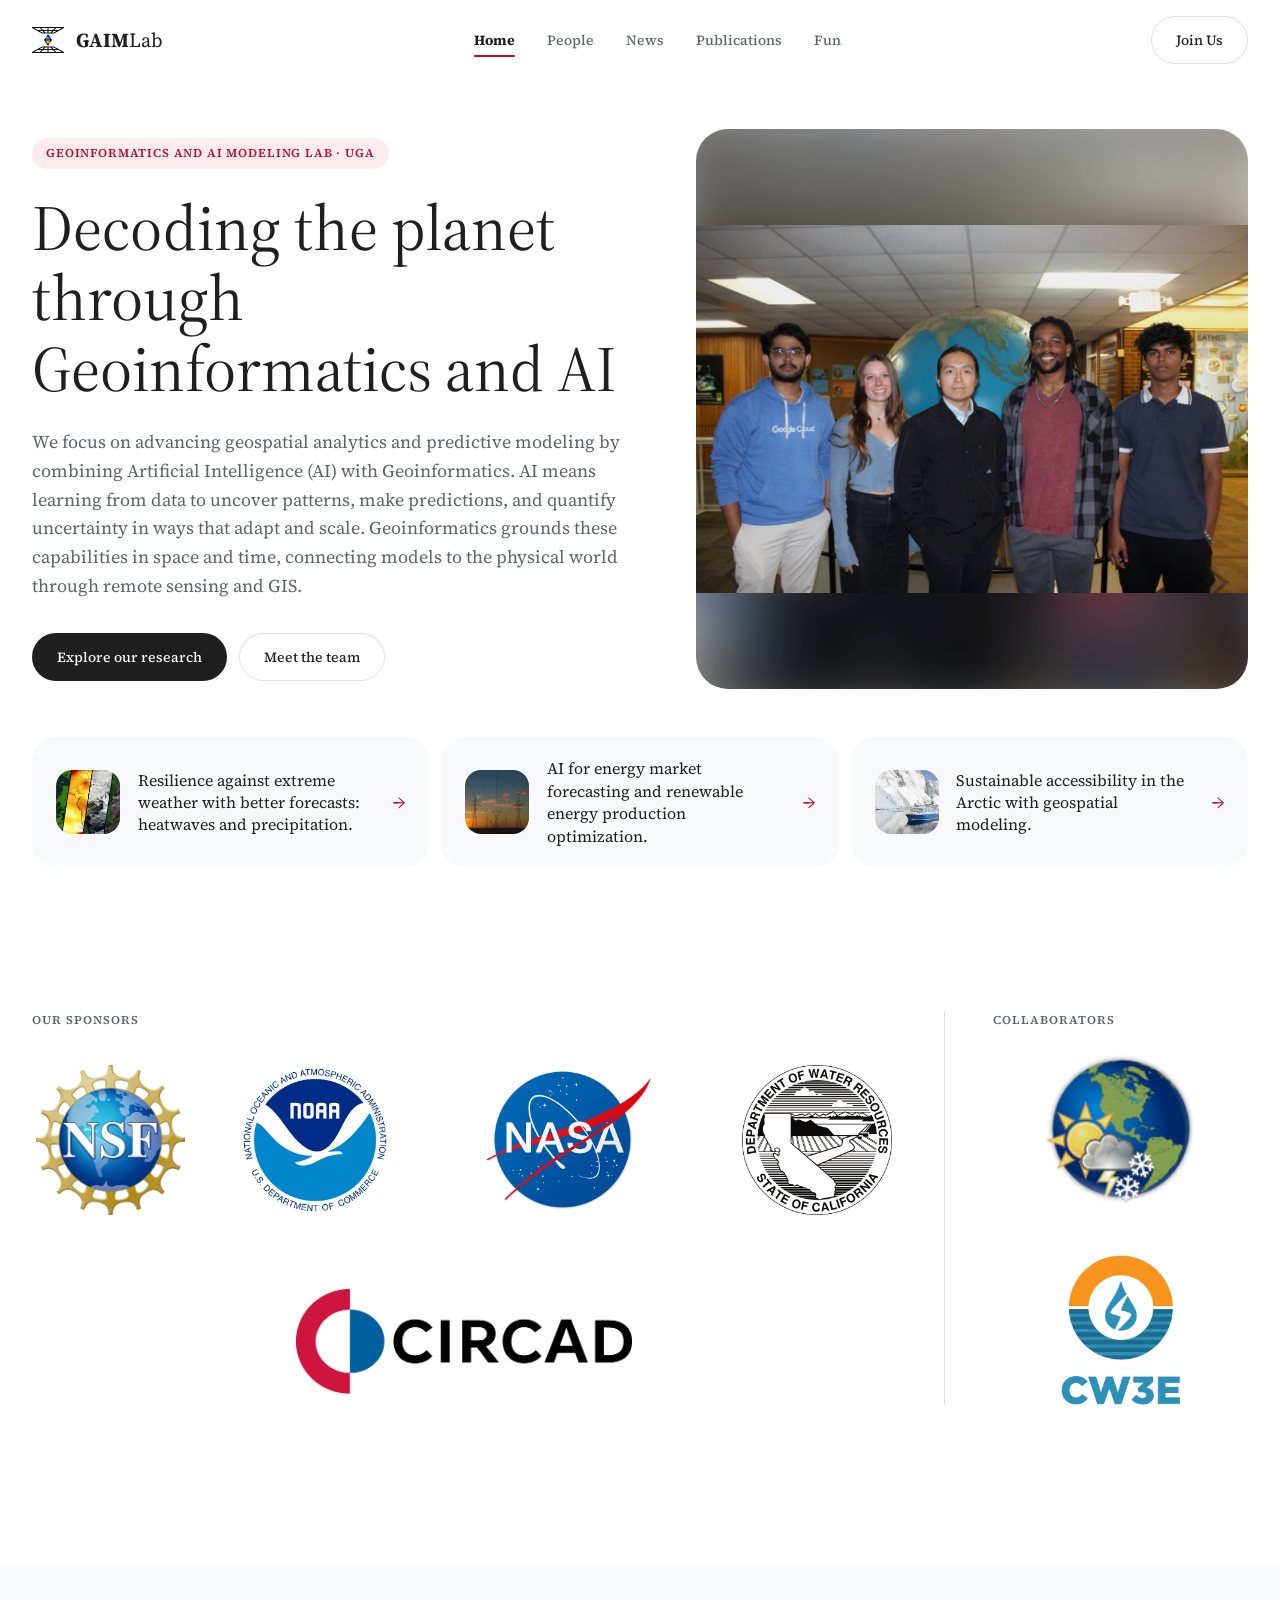
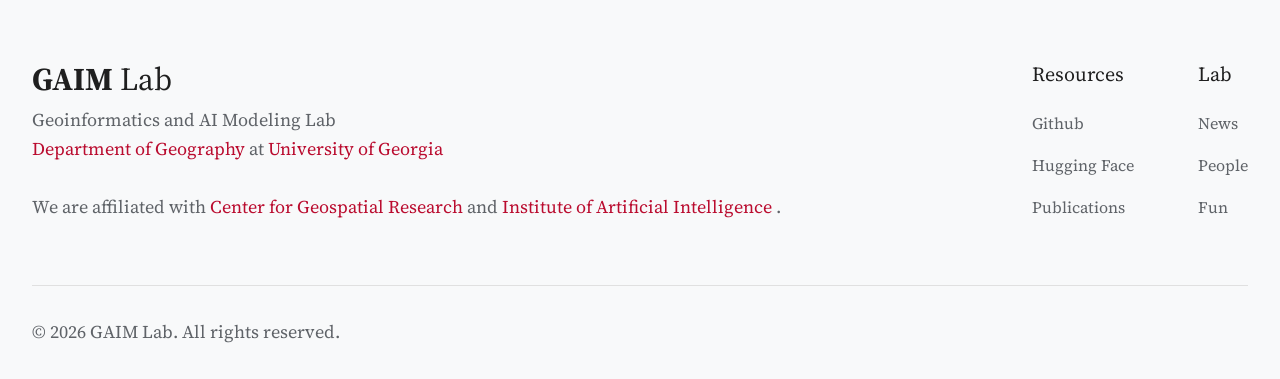
==== index.html @ 6d1592aa "menu bar and news re org" ====
<!DOCTYPE html>
<html lang="en">

<head>
    <meta charset="UTF-8">
    <meta name="viewport" content="width=device-width, initial-scale=1.0">
    <title>GAIM Lab</title>
    <link rel="preconnect" href="https://fonts.googleapis.com">
    <link rel="preconnect" href="https://fonts.gstatic.com" crossorigin>
    <link href="https://fonts.googleapis.com/css2?family=Source+Serif+4:opsz,wght@8..60,400..700&display=swap" rel="stylesheet">
    <link rel="stylesheet" href="css/style.css">
    <link rel="icon" type="image/png" href="assets/lab_logo.png">
</head>

<body>

    <!-- Navigation -->
    <div id="navbar-placeholder"></div>

    <main>
        <!-- Hero Section -->
        <section class="hero hero-1a">
            <div class="hero-1a-grid">
                <div class="hero-1a-copy">
                    <span class="hero-eyebrow">Geoinformatics and AI Modeling Lab · UGA</span>
                    <h1>Decoding the planet through Geoinformatics and AI</h1>
                    <p class="hero-lede">We focus on advancing geospatial analytics and predictive 
                        modeling by combining Artificial Intelligence (AI) with Geoinformatics. AI means 
                        learning from data to uncover patterns, make predictions, and quantify uncertainty 
                        in ways that adapt and scale. Geoinformatics grounds these capabilities in space and time, 
                        connecting models to the physical world through remote sensing and GIS.</p>
                    <div class="hero-actions">
                        <a href="/publications/" class="btn btn-primary">Explore our research</a>
                        <a href="/people/" class="btn btn-outline">Meet the team</a>
                    </div>
                </div>
                <div class="hero-media" id="hero-media">
                    <!-- Mirrors the markup renderHeroSlides() builds, so the placeholder
                         and the loaded slides render identically (no cropped flash). -->
                    <div class="hero-slides">
                        <div class="hero-slide">
                            <img class="hero-slide-bg" src="assets/people/lab_202510.jpeg" alt="" aria-hidden="true">
                            <img class="hero-slide-img" src="assets/people/lab_202510.jpeg" alt="GAIM lab members">
                        </div>
                    </div>
                </div>
            </div>
            <div class="research-row">
                <a class="research-card" href="https://journals.ametsoc.org/view/journals/mwre/151/6/MWR-D-22-0268.1.xml" target="_blank" rel="noopener">
                    <span class="research-thumb"><img src="assets/research/extreme.jpg" alt=""></span>
                    <p>Resilience against extreme weather with better forecasts: heatwaves and precipitation.</p>
                    <span class="research-arrow">&rarr;</span>
                </a>
                <a class="research-card" href="https://www.sciencedirect.com/science/article/pii/S2352340922000361" target="_blank" rel="noopener">
                    <span class="research-thumb"><img src="assets/research/energy.jpg" alt=""></span>
                    <p>AI for energy market forecasting and renewable energy production optimization.</p>
                    <span class="research-arrow">&rarr;</span>
                </a>
                <a class="research-card" href="https://www.tandfonline.com/doi/full/10.1080/19475683.2024.2380678" target="_blank" rel="noopener">
                    <span class="research-thumb"><img src="assets/research/arctic.jpg" alt=""></span>
                    <p>Sustainable accessibility in the Arctic with geospatial modeling.</p>
                    <span class="research-arrow">&rarr;</span>
                </a>
            </div>
        </section>

        <section class="partners">
            <div class="partners-layout">
                <div class="partners-block partners-sponsors">
                    <span class="partners-label">Our Sponsors</span>
                    <div class="partners-logos sponsors-logos">
                        <div class="partner-tile"><img src="assets/sponsors/NSF.png" alt="NSF"></div>
                        <div class="partner-tile"><img src="assets/sponsors/NOAA.png" alt="NOAA"></div>
                        <div class="partner-tile"><img src="assets/sponsors/NASA.png" alt="NASA"></div>
                        <div class="partner-tile"><img src="assets/sponsors/CADWR.png" alt="California Department of Water Resources"></div>
                        <div class="partner-tile partner-tile-sm"><a href="https://circad.org/" target="_blank" rel="noopener"><img src="assets/sponsors/CIRCAD.png" alt="Center for Innovation in Risk, Catastrophes, and Decisions"></a></div>
                    </div>
                </div>
                <div class="partners-block partners-collaborators">
                    <span class="partners-label">Collaborators</span>
                    <div class="partners-logos collaborators-logos">
                        <div class="partner-tile"><a href="https://www.weatherusa.net/" target="_blank" rel="noopener"><img src="assets/sponsors/WeatherUSA.png" alt="WeatherUSA"></a></div>
                        <div class="partner-tile"><a href="https://cw3e.ucsd.edu/" target="_blank" rel="noopener"><img src="assets/sponsors/CW3E.png" alt="CW3E"></a></div>
                    </div>
                </div>
            </div>
        </section>

    </main>

    <div id="footer-placeholder"></div>

    <script src="js/main.js?v=19"></script>
</body>

</html>
---- css/style.css ----
:root {
    --bg-primary: #ffffff;
    --text-primary: #1f1f1f;
    --text-secondary: #5f6368;
    --accent: #BA0C2F;
    --card-bg: #f8f9fa;
    --border-color: #e0e0e0;

    --font-family: 'Source Serif 4', Georgia, Cambria, 'Times New Roman', Times, serif;

    /* Type scale (1rem = 16px). Change these to rescale the whole site. */
    --fs-xs: 0.75rem;      /* 12px - tags, fine print */
    --fs-sm: 0.875rem;     /* 14px - meta, subtitles, buttons, nav */
    --fs-base: 1rem;       /* 16px - body copy */
    --fs-md: 1.125rem;     /* 18px - lede, item titles */
    --fs-lg: 1.25rem;      /* 20px - section labels, h4 */
    --fs-xl: 1.5rem;       /* 24px - h3 */
    --fs-2xl: 2rem;        /* 32px - large headings */
    --fs-display-md: clamp(2rem, 4vw, 3rem);      /* h2 */
    --fs-display-lg: clamp(2.5rem, 5vw, 4.4rem);  /* h1 / hero */

    --border-radius-lg: 24px;
    --border-radius-xl: 32px;
    --border-radius-pill: 100px;
}

* {
    box-sizing: border-box;
    margin: 0;
    padding: 0;
}

html {
    scroll-behavior: smooth;
}

body {
    font-family: var(--font-family);
    background-color: var(--bg-primary);
    color: var(--text-primary);
    line-height: 1.6;
    -webkit-font-smoothing: antialiased;
}

a {
    color: inherit;
    text-decoration: none;
}

h1 {
    font-size: var(--fs-display-lg);
    letter-spacing: normal;
    line-height: 1.1;
    font-weight: 400;
}

h2 {
    font-size: var(--fs-display-md);
    letter-spacing: normal;
    line-height: 1.15;
    font-weight: 400;
}

h3 {
    font-size: var(--fs-xl);
    font-weight: 400;
}

h4 {
    font-size: var(--fs-lg);
    font-weight: 400;
    line-height: 1.3;
}

p {
    font-size: var(--fs-md);
    color: var(--text-secondary);
}

.btn {
    display: inline-flex;
    align-items: center;
    justify-content: center;
    padding: 12px 24px;
    border-radius: var(--border-radius-pill);
    font-weight: 500;
    font-size: var(--fs-sm);
    cursor: pointer;
    transition: all 0.2s ease;
    border: 1px solid transparent;
}

.btn-primary {
    background-color: var(--text-primary);
    color: white;
}

.btn-primary:hover {
    background-color: #000;
}

.btn-outline {
    border-color: var(--border-color);
    background-color: transparent;
    color: var(--text-primary);
}

.btn-outline:hover {
    background-color: var(--card-bg);
}

.navbar {
    display: flex;
    justify-content: space-between;
    align-items: center;
    padding: 1rem 2rem;
    position: sticky;
    top: 0;
    background-color: rgba(255, 255, 255, 0.95);
    backdrop-filter: blur(8px);
    z-index: 100;
    border-bottom: 1px solid transparent;
    transition: border-color 0.3s ease;
}

.navbar.scrolled {
    border-bottom-color: var(--border-color);
}

.logo {
    font-size: var(--fs-lg);
    letter-spacing: normal;
    display: flex;
    align-items: center;
}

.nav-logo {
    height: 32px;
    width: auto;
    margin-right: 12px;
    object-fit: contain;
}

.nav-center {
    display: flex;
    gap: 2rem;
}

.nav-center a {
    position: relative;
    font-size: var(--fs-sm);
    font-weight: 500;
    color: var(--text-secondary);
    transition: color 0.2s ease;
}

.nav-center a::after {
    content: '';
    position: absolute;
    left: 0;
    right: 0;
    bottom: -6px;
    height: 2px;
    background: var(--accent);
    border-radius: 2px;
    transform: scaleX(0);
    transform-origin: left;
    transition: transform 0.25s ease;
}

.nav-center a:hover {
    color: var(--text-primary);
}

.nav-center a:hover::after,
.nav-center a.nav-active::after {
    transform: scaleX(1);
}

.nav-center a.nav-active,
.nav-mobile-menu a.nav-active {
    color: var(--text-primary);
    font-weight: 700;
}

.nav-hamburger {
    display: none;
    flex-direction: column;
    justify-content: center;
    gap: 5px;
    width: 36px;
    height: 36px;
    background: none;
    border: none;
    cursor: pointer;
    padding: 4px;
    margin-left: 0.75rem;
}

.nav-hamburger span {
    display: block;
    width: 100%;
    height: 2px;
    background: var(--text-primary);
    border-radius: 2px;
    transition: opacity 0.2s;
}

.nav-mobile-menu {
    display: none;
    flex-direction: column;
    gap: 0;
    background: rgba(255, 255, 255, 0.98);
    backdrop-filter: blur(8px);
    border-bottom: 1px solid var(--border-color);
    padding: 1rem 2rem 1.5rem;
}

.nav-mobile-menu.open {
    display: flex;
}

.nav-mobile-menu a {
    padding: 0.75rem 0;
    font-size: var(--fs-base);
    font-weight: 500;
    color: var(--text-secondary);
    border-bottom: 1px solid var(--border-color);
}

/* CTA in the mobile menu: same shape as the other links, set in italic */
.nav-mobile-menu a.nav-mobile-cta {
    font-style: italic;
}

.nav-mobile-menu a:last-child {
    border-bottom: none;
}

.nav-mobile-menu a:hover {
    color: var(--text-primary);
}

.hero {
    padding: 2rem;
    max-width: 1600px;
    margin: 0 auto;
}

.hero-1a {
    padding: 3rem 2rem;
}

.hero-1a-grid {
    display: grid;
    grid-template-columns: 6.25fr 5.75fr;
    gap: 4rem;
    align-items: center;
}

.hero-1a-copy {
    display: flex;
    flex-direction: column;
    align-items: flex-start;
    gap: 1.5rem;
}

.hero-eyebrow {
    display: inline-flex;
    padding: 6px 14px;
    border-radius: var(--border-radius-pill);
    background: rgba(186, 12, 47, 0.08);
    color: var(--accent);
    font-weight: 600;
    font-size: var(--fs-xs);
    letter-spacing: 0.07em;
    text-transform: uppercase;
}

.hero-1a h1 {
    font-size: var(--fs-display-lg);
    line-height: 1.1;
    letter-spacing: normal;
    font-weight: 400;
    color: var(--text-primary);
}

.hero-lede {
    max-width: 34em;
    font-size: var(--fs-md);
    color: var(--text-secondary);
}

.hero-actions {
    display: flex;
    gap: 0.75rem;
    margin-top: 0.5rem;
}

.hero-media {
    position: relative;
    height: 560px;
    border-radius: var(--border-radius-xl);
    overflow: hidden;
    background: var(--card-bg);
}

.hero-slides {
    display: flex;
    height: 100%;
    transition: transform 1s cubic-bezier(0.4, 0, 0.2, 1);
    will-change: transform;
}

.hero-slide {
    position: relative;
    flex: 0 0 100%;
    height: 100%;
}

/* Blurred, zoomed copy of the photo fills the letterbox bars */
.hero-slide-bg {
    position: absolute;
    inset: 0;
    width: 100%;
    height: 100%;
    object-fit: cover;
    filter: blur(28px) brightness(0.85);
    transform: scale(1.15); /* hides the soft edges the blur creates */
    display: block;
}

/* The actual photo, never cropped */
.hero-slide-img {
    position: relative;
    width: 100%;
    height: 100%;
    object-fit: contain;
    display: block;
}


.hero-nav {
    position: absolute;
    top: 50%;
    transform: translateY(-50%);
    display: flex;
    align-items: center;
    justify-content: center;
    width: 36px;
    height: 36px;
    padding: 0;
    border: none;
    border-radius: 50%;
    background: rgba(255, 255, 255, 0.82);
    backdrop-filter: blur(4px);
    color: var(--text-primary);
    cursor: pointer;
    opacity: 0;
    transition: opacity 0.25s ease, background 0.2s ease;
}

.hero-nav svg {
    width: 18px;
    height: 18px;
}

.hero-nav-prev { left: 12px; }
.hero-nav-next { right: 12px; }

.hero-media:hover .hero-nav,
.hero-nav:focus-visible {
    opacity: 1;
}

.hero-nav:hover {
    background: rgba(255, 255, 255, 0.98);
}

@media (hover: none) {
    .hero-nav { opacity: 1; }
}

.hero-media-caption {
    position: absolute;
    bottom: 16px;
    left: 16px;
    background: rgba(255, 255, 255, 0.92);
    backdrop-filter: blur(4px);
    border-radius: var(--border-radius-pill);
    padding: 8px 16px;
    font-size: var(--fs-xs);
    font-weight: 500;
    color: var(--text-primary);
}

.research-row {
    display: grid;
    grid-template-columns: repeat(3, 1fr);
    gap: 0.75rem;
    margin-top: 3rem;
}

.research-card {
    display: flex;
    align-items: center;
    gap: 1.1rem;
    padding: 1.25rem 1.5rem;
    background: var(--card-bg);
    border-radius: var(--border-radius-lg);
    text-decoration: none;
    transition: background 0.2s ease;
}

.research-card:hover {
    background: #f1f3f4;
}

.research-card p {
    font-size: var(--fs-base);
    color: var(--text-primary);
    line-height: 1.4;
}

.research-thumb {
    width: 64px;
    height: 64px;
    border-radius: 16px;
    overflow: hidden;
    flex: none;
}

.research-thumb img {
    width: 100%;
    height: 100%;
    object-fit: cover;
    display: block;
}

.research-arrow {
    color: var(--accent);
    font-weight: 600;
    margin-left: auto;
    font-size: var(--fs-md);
}

@media (max-width: 1024px) {
    .hero-1a-grid {
        grid-template-columns: 1fr;
        gap: 2.5rem;
    }

    .hero-media {
        height: 420px;
    }
}

@media (max-width: 768px) {
    .hero-1a {
        padding: 2rem 1rem;
    }

    .research-row {
        grid-template-columns: 1fr;
    }
}

section:not(.hero) {
    padding: 6rem 2rem;
    max-width: 1400px;
    margin: 0 auto;
}

.partners-layout {
    display: grid;
    grid-template-columns: 3fr 1fr;
    gap: 0;
    align-items: stretch;
}

.partners-block {
    display: flex;
    flex-direction: column;
    gap: 1.5rem;
}

.partners-sponsors {
    padding-right: 3rem;
}

.partners-collaborators {
    padding-left: 3rem;
    border-left: 1px solid var(--border-color);
}

.partners-label {
    font-size: var(--fs-xs);
    font-weight: 600;
    letter-spacing: 0.08em;
    text-transform: uppercase;
    color: var(--text-secondary);
}

.partners-logos {
    display: flex;
    flex-wrap: wrap;
    align-items: center;
    gap: clamp(1.5rem, 4vw, 3.5rem);
    flex: 1;
}

.sponsors-logos {
    justify-content: space-evenly;
}

.collaborators-logos {
    justify-content: center;
}

.partner-tile {
    display: flex;
    align-items: center;
    justify-content: center;
}

.partner-tile img {
    height: clamp(80px, 14vw, 150px);
    width: auto;
    object-fit: contain;
    display: block;
}

/* Modifier for logos that read too large at the default size */
.partner-tile.partner-tile-sm img {
    height: clamp(60px, 10vw, 105px);
}

@media (max-width: 768px) {
    .partners-layout {
        grid-template-columns: 1fr;
        gap: 3rem;
    }

    .partners-sponsors {
        padding-right: 0;
    }

    .partners-collaborators {
        padding-left: 0;
        padding-top: 3rem;
        border-left: none;
        border-top: 1px solid var(--border-color);
    }

    .sponsors-logos {
        grid-template-columns: 1fr 1fr;
    }
}

@media (max-width: 480px) {
    .sponsors-logos {
        grid-template-columns: 1fr;
    }
}

.carousel {
    width: 100%;
    overflow-x: auto;
    scrollbar-width: none;
    -ms-overflow-style: none;
}

.carousel::-webkit-scrollbar {
    display: none;
}

.meta {
    font-size: var(--fs-sm);
    color: var(--text-secondary);
    font-weight: 500;
    display: block;
    margin-bottom: 0.5rem;
}

.divider {
    border: 0;
    border-top: 1px solid var(--border-color);
    margin: 2rem 0;
}

.footer {
    background-color: var(--card-bg);
    padding: 6rem 2rem 2rem;
    margin-top: 4rem;
}

.footer-top {
    max-width: 1400px;
    margin: 0 auto;
    display: flex;
    justify-content: space-between;
    gap: 4ch;
    margin-bottom: 4rem;
}

.footer-brand h2 {
    font-size: var(--fs-2xl);
    margin-bottom: 0.5rem;
}

.footer-links {
    display: flex;
    gap: 4rem;
}

.link-col {
    display: flex;
    flex-direction: column;
    gap: 1rem;
}

.link-col h4 {
    margin-bottom: 0.5rem;
}

.link-col a {
    color: var(--text-secondary);
}

.link-col a:hover {
    color: var(--text-primary);
}

.footer-bottom {
    max-width: 1400px;
    margin: 0 auto;
    padding-top: 2rem;
    border-top: 1px solid var(--border-color);
    color: var(--text-secondary);
    font-size: var(--fs-sm);
}

.people-section {
    padding: 6rem 2rem;
    max-width: 1200px;
    margin: 0 auto;
}

.people-section h1 {
    margin-bottom: 0.5rem;
}

.people-divider {
    display: flex;
    align-items: center;
    gap: 1.5rem;
    margin: 4rem 0 2.5rem;
}

.people-divider h2 {
    font-size: var(--fs-lg);
    font-weight: 600;
    white-space: nowrap;
    color: var(--text-primary);
}

.people-divider::after {
    content: '';
    flex: 1;
    height: 1px;
    background: var(--border-color);
}

.pi-card {
    display: flex;
    gap: 0;
    background: var(--card-bg);
    border-radius: var(--border-radius-xl);
    overflow: hidden;
    margin-top: 3rem;
}

.pi-card .person-photo {
    width: 280px;
    height: 320px;
    flex-shrink: 0;
    overflow: hidden;
    background: linear-gradient(135deg, #e0eafc, #cfdef3);
    display: flex;
    align-items: center;
    justify-content: center;
    color: #aaa;
    font-size: var(--fs-sm);
}

.pi-card .person-photo img {
    width: 100%;
    height: 100%;
    object-fit: cover;
    display: block;
}

.pi-card .person-info {
    padding: 2.5rem 3rem;
    display: flex;
    flex-direction: column;
    justify-content: center;
    gap: 0.75rem;
}

.pi-card .person-info h3 {
    font-size: var(--fs-xl);
}

.student-grid {
    display: grid;
    grid-template-columns: repeat(auto-fill, minmax(220px, 1fr));
    gap: 2rem;
}

.person-card {
    background: var(--card-bg);
    border-radius: var(--border-radius-lg);
    overflow: hidden;
    display: flex;
    flex-direction: column;
}

.person-card .person-photo {
    width: 100%;
    aspect-ratio: 1 / 1;
    background: linear-gradient(135deg, #e0eafc, #cfdef3);
    display: flex;
    align-items: center;
    justify-content: center;
    color: #aaa;
    font-size: var(--fs-sm);
}

.person-card .person-photo img {
    width: 100%;
    height: 100%;
    object-fit: cover;
    display: block;
}

.person-card .person-info {
    padding: 1.25rem;
    display: flex;
    flex-direction: column;
    gap: 0.4rem;
    flex: 1;
}

.person-card .person-info h3 {
    font-size: var(--fs-md);
}

.avatar-initials {
    font-size: 2.75rem;
    font-weight: 600;
    color: var(--text-secondary);
    letter-spacing: 0.03em;
}

.past-list {
    display: flex;
    flex-direction: column;
    gap: 1.5rem;
}

.past-member {
    display: flex;
    flex-direction: column;
    gap: 0.15rem;
}

.past-member-name {
    align-self: flex-start;
    font-size: var(--fs-md);
    font-weight: 600;
    color: var(--text-primary);
    transition: color 0.2s ease;
}

a.past-member-name:hover {
    color: var(--accent);
}

.past-member-position {
    font-size: var(--fs-sm);
    color: var(--text-secondary);
}

.person-role {
    font-size: var(--fs-sm);
    font-weight: 500;
    color: var(--accent);
}

.person-bio {
    font-size: var(--fs-base);
    color: var(--text-secondary);
    line-height: 1.5;
    margin-top: 0.25rem;
}

.person-links {
    display: flex;
    gap: 0.75rem;
    margin-top: 0.75rem;
    align-items: center;
}

.person-links a {
    display: inline-flex;
    align-items: center;
    justify-content: center;
    width: 34px;
    height: 34px;
    border-radius: 50%;
    border: 1px solid var(--border-color);
    color: var(--text-secondary);
    transition: color 0.2s, border-color 0.2s, background 0.2s;
}

.person-links a:hover {
    color: var(--text-primary);
    border-color: var(--text-primary);
    background: var(--card-bg);
}

.person-links a svg {
    width: 16px;
    height: 16px;
}

.icon-linkedin svg {
    fill: currentColor;
    stroke: none;
}

.news-section {
    padding: 6rem 2rem;
    max-width: 1200px;
    margin: 0 auto;
}

.news-list {
    margin-top: 3rem;
    display: flex;
    flex-direction: column;
}

.news-item {
    display: grid;
    grid-template-columns: 120px auto 1fr;
    align-items: baseline;
    gap: 1rem;
    padding: 1.25rem 0;
    border-bottom: 1px solid var(--border-color);
}

.news-item:first-child {
    border-top: 1px solid var(--border-color);
}

.news-date {
    font-size: var(--fs-sm);
    color: var(--text-secondary);
    font-weight: 500;
    white-space: nowrap;
}

.news-tag {
    font-size: var(--fs-xs);
    font-weight: 600;
    color: var(--accent);
    background: rgba(232, 67, 26, 0.08);
    padding: 2px 8px;
    border-radius: var(--border-radius-pill);
    white-space: nowrap;
}

.news-text {
    font-size: var(--fs-base);
    color: var(--text-primary);
    line-height: 1.5;
}

/* Narrow screens: date + tag on one line, text stacked beneath at full width */
@media (max-width: 768px) {
    .news-item {
        grid-template-columns: auto 1fr;
        gap: 0.6rem 0.75rem;
    }

    /* Keeps the pill hugging its label instead of stretching across the 1fr column */
    .news-tag {
        justify-self: start;
    }

    .news-body {
        grid-column: 1 / -1;
    }
}

.news-read-more {
    display: inline-flex;
    align-items: center;
    gap: 4px;
    margin-top: 0.5rem;
    font-size: var(--fs-sm);
    font-weight: 500;
    color: var(--accent);
}

.news-arrow {
    display: inline-block;
    transition: transform 0.2s ease;
}

.news-read-more:hover .news-arrow {
    transform: translateX(5px);
}

.publications-section {
    padding: 6rem 2rem;
    max-width: 1200px;
    margin: 0 auto;
    min-height: 50vh;
}

.pub-list {
    margin-top: 4rem;
    display: flex;
    flex-direction: column;
}

.pub-item {
    padding: 2rem 0;
}


.pub-title {
    font-size: var(--fs-md);
    margin-bottom: 0.75rem;
}

.pub-authors {
    font-size: var(--fs-base);
    color: var(--text-primary);
    margin-bottom: 0.25rem;
}

.pub-venue {
    font-size: var(--fs-base);
    color: var(--text-secondary);
}

.pub-year-group {
    margin-bottom: 2.5rem;
}

.pub-year-divider {
    display: flex;
    align-items: center;
    gap: 1rem;
    margin-bottom: 1.5rem;
}

.pub-year-divider span {
    font-size: var(--fs-lg);
    font-weight: 600;
    color: var(--text-primary);
    white-space: nowrap;
}

.pub-year-divider::after {
    content: '';
    flex: 1;
    height: 1px;
    border-top: 1px solid var(--border-color);
}

.pub-links {
    display: flex;
    flex-wrap: wrap;
    gap: 0.75rem;
    margin-top: 1.25rem;
}

.btn-small {
    padding: 8px 18px;
    font-size: var(--fs-sm);
}

.loading-text {
    color: var(--text-secondary);
    font-size: var(--fs-base);
    margin-top: 4rem;
}

.gallery-section {
    padding: 6rem 2rem;
    max-width: 1200px;
    margin: 0 auto;
}

.gallery-divider {
    display: flex;
    align-items: center;
    gap: 1.5rem;
    margin: 4rem 0 2.5rem;
}

.gallery-divider h2 {
    font-size: var(--fs-lg);
    font-weight: 600;
    white-space: nowrap;
    color: var(--text-primary);
}

.gallery-divider::after {
    content: '';
    flex: 1;
    height: 1px;
    background: var(--border-color);
}

.gallery-canvas {
    display: flex;
    gap: 3px;
    background: var(--card-bg);
    border-radius: var(--border-radius-xl);
    overflow: hidden;
    padding: 3px;
}

.gallery-single-slot {
    display: block;
    width: 100%;
    max-width: 700px;
    background: var(--card-bg);
    border-radius: var(--border-radius-xl);
    overflow: hidden;
    padding: 3px;
}

.gallery-left {
    display: flex;
    flex-direction: column;
    gap: 3px;
    flex: 2;
}

.gallery-2row {
    display: grid;
    grid-template-columns: 1fr 1fr;
    gap: 3px;
}

.gallery-right {
    display: flex;
    flex-direction: column;
    gap: 3px;
    flex: 1;
}

.gallery-slot {
    border-radius: 0;
    overflow: hidden;
    background: linear-gradient(135deg, #e0eafc, #cfdef3);
    aspect-ratio: 4 / 3;
}

.gallery-slot-wide {
    aspect-ratio: 16 / 9;
    border-radius: calc(var(--border-radius-xl) - 3px) 0 0 0;
}

.gallery-right .gallery-slot:first-child {
    border-radius: 0 calc(var(--border-radius-xl) - 3px) 0 0;
}

.gallery-2row .gallery-slot:first-child {
    border-radius: 0 0 0 calc(var(--border-radius-xl) - 3px);
}

.gallery-right .gallery-slot:last-child {
    border-radius: 0 0 calc(var(--border-radius-xl) - 3px) 0;
}

.gallery-right .gallery-slot {
    aspect-ratio: unset;
    flex: 1;
}

/* Single-row canvas: equal-width slots side by side */
.gallery-canvas > .gallery-slot {
    flex: 1;
}

.gallery-canvas > .gallery-slot:first-child {
    border-radius: calc(var(--border-radius-xl) - 3px) 0 0 calc(var(--border-radius-xl) - 3px);
}

.gallery-canvas > .gallery-slot:last-child {
    border-radius: 0 calc(var(--border-radius-xl) - 3px) calc(var(--border-radius-xl) - 3px) 0;
}

.gallery-slot img {
    width: 100%;
    height: 100%;
    object-fit: cover;
    display: block;
}

@media (max-width: 768px) {
    .gallery-canvas {
        flex-direction: column;
    }

    .gallery-right {
        flex-direction: row;
    }

    .gallery-right .gallery-slot {
        flex: 1;
        aspect-ratio: 1 / 1;
    }

    /* Stacked single-row canvas: round top and bottom instead of left and right */
    .gallery-canvas > .gallery-slot:first-child {
        border-radius: calc(var(--border-radius-xl) - 3px) calc(var(--border-radius-xl) - 3px) 0 0;
    }

    .gallery-canvas > .gallery-slot:last-child {
        border-radius: 0 0 calc(var(--border-radius-xl) - 3px) calc(var(--border-radius-xl) - 3px);
    }
}

@media (max-width: 768px) {
    .pi-card {
        flex-direction: column;
    }

    .pi-card .person-photo {
        width: 100%;
        height: 280px;
    }

    .pi-card .person-info {
        padding: 1.5rem;
    }

    .nav-center {
        display: none;
    }

    .nav-right .btn-outline {
        display: none;
    }

    .nav-hamburger {
        display: flex;
    }

    .hero {
        padding: 1rem;
    }

    .footer-top {
        flex-direction: column;
        gap: 3rem;
    }
}
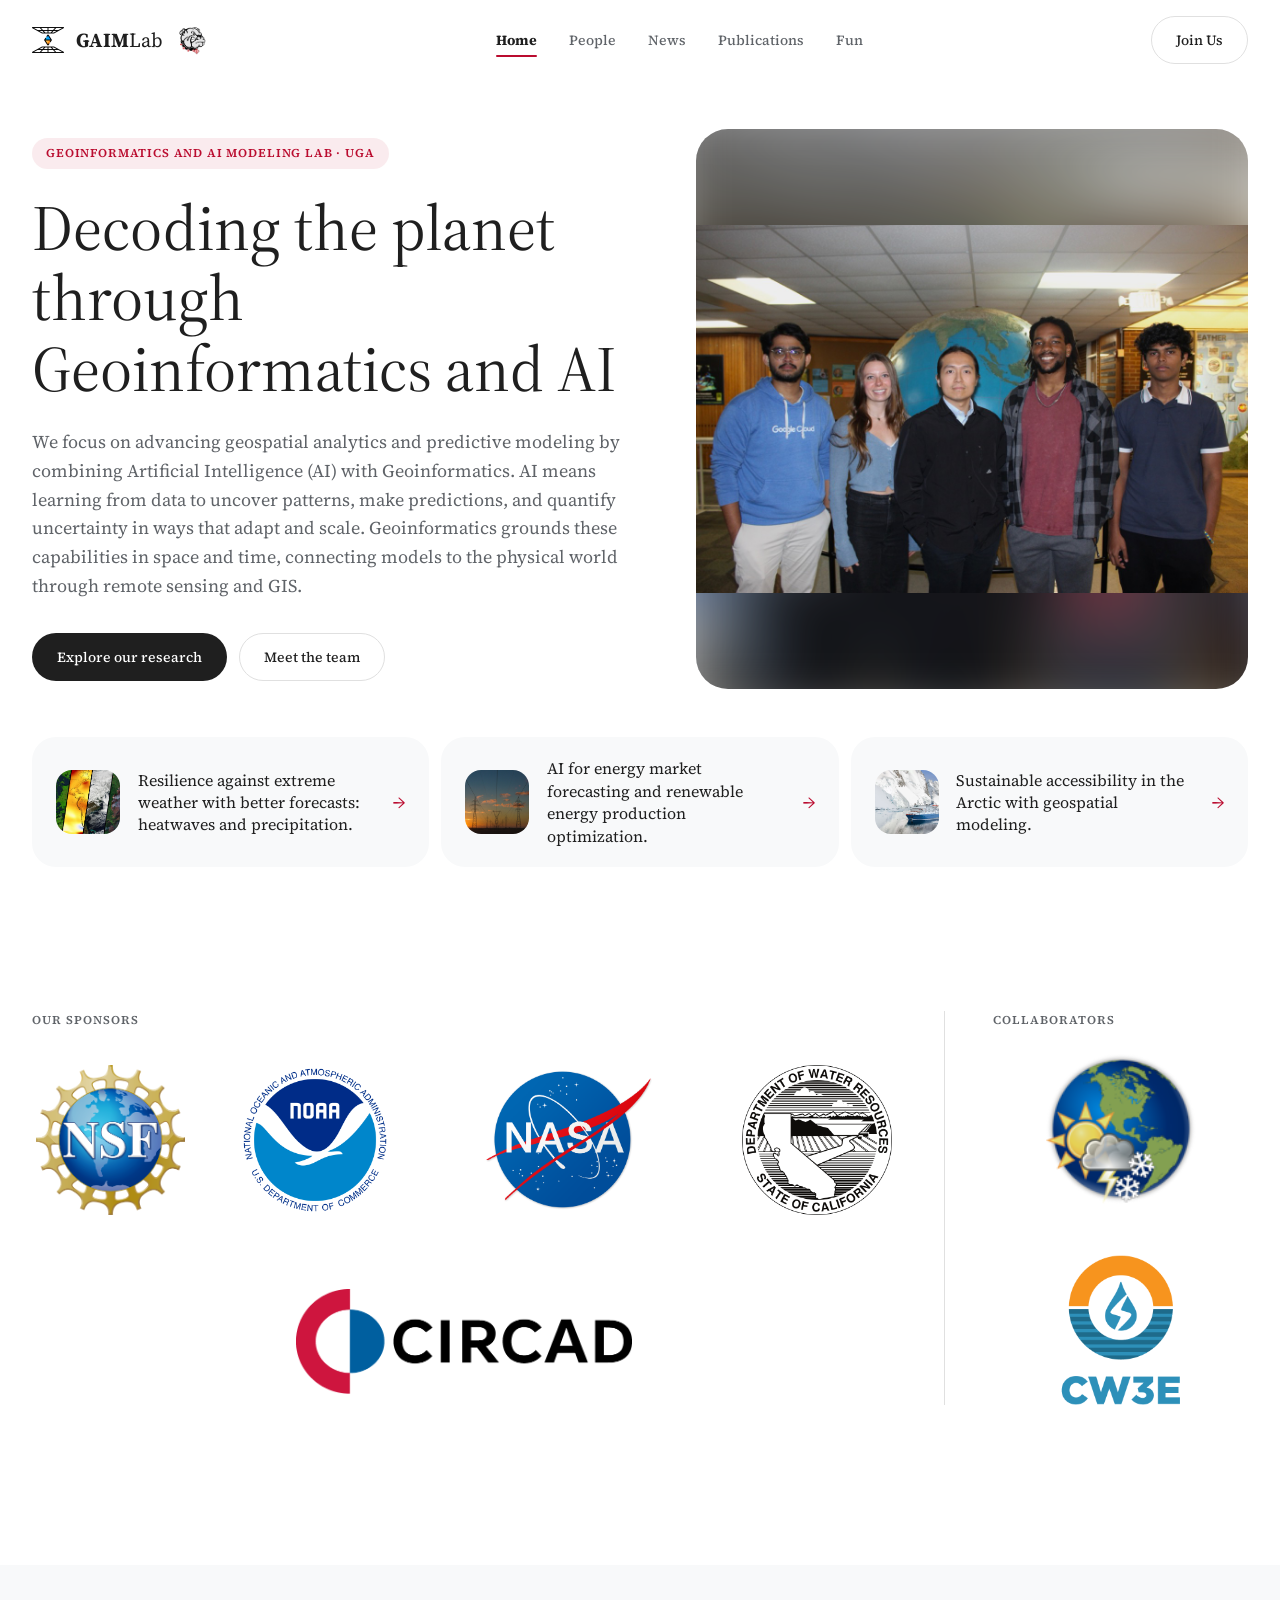
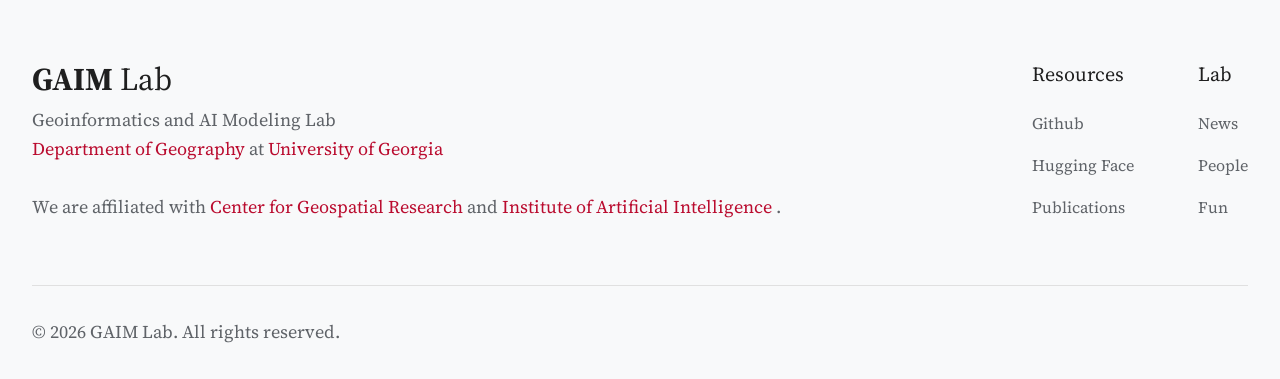
==== commit 04086853: "add a dynamic uga logo" ====
--- a/index.html
+++ b/index.html
@@ -90,7 +90,7 @@
 
     <div id="footer-placeholder"></div>
 
-    <script src="js/main.js?v=19"></script>
+    <script src="js/main.js?v=20"></script>
 </body>
 
 </html>
--- a/css/style.css
+++ b/css/style.css
@@ -139,6 +139,26 @@
     width: auto;
     margin-right: 12px;
     object-fit: contain;
+}
+
+/* Mascot that periodically fades out and back in */
+.nav-mascot {
+    height: 32px;
+    width: auto;
+    margin-left: 12px;
+    align-self: center;
+    object-fit: contain;
+    transition: opacity 0.5s ease;
+}
+
+.nav-mascot.is-hidden {
+    opacity: 0;
+}
+
+@media (prefers-reduced-motion: reduce) {
+    .nav-mascot {
+        transition: none;
+    }
 }
 
 .nav-center {
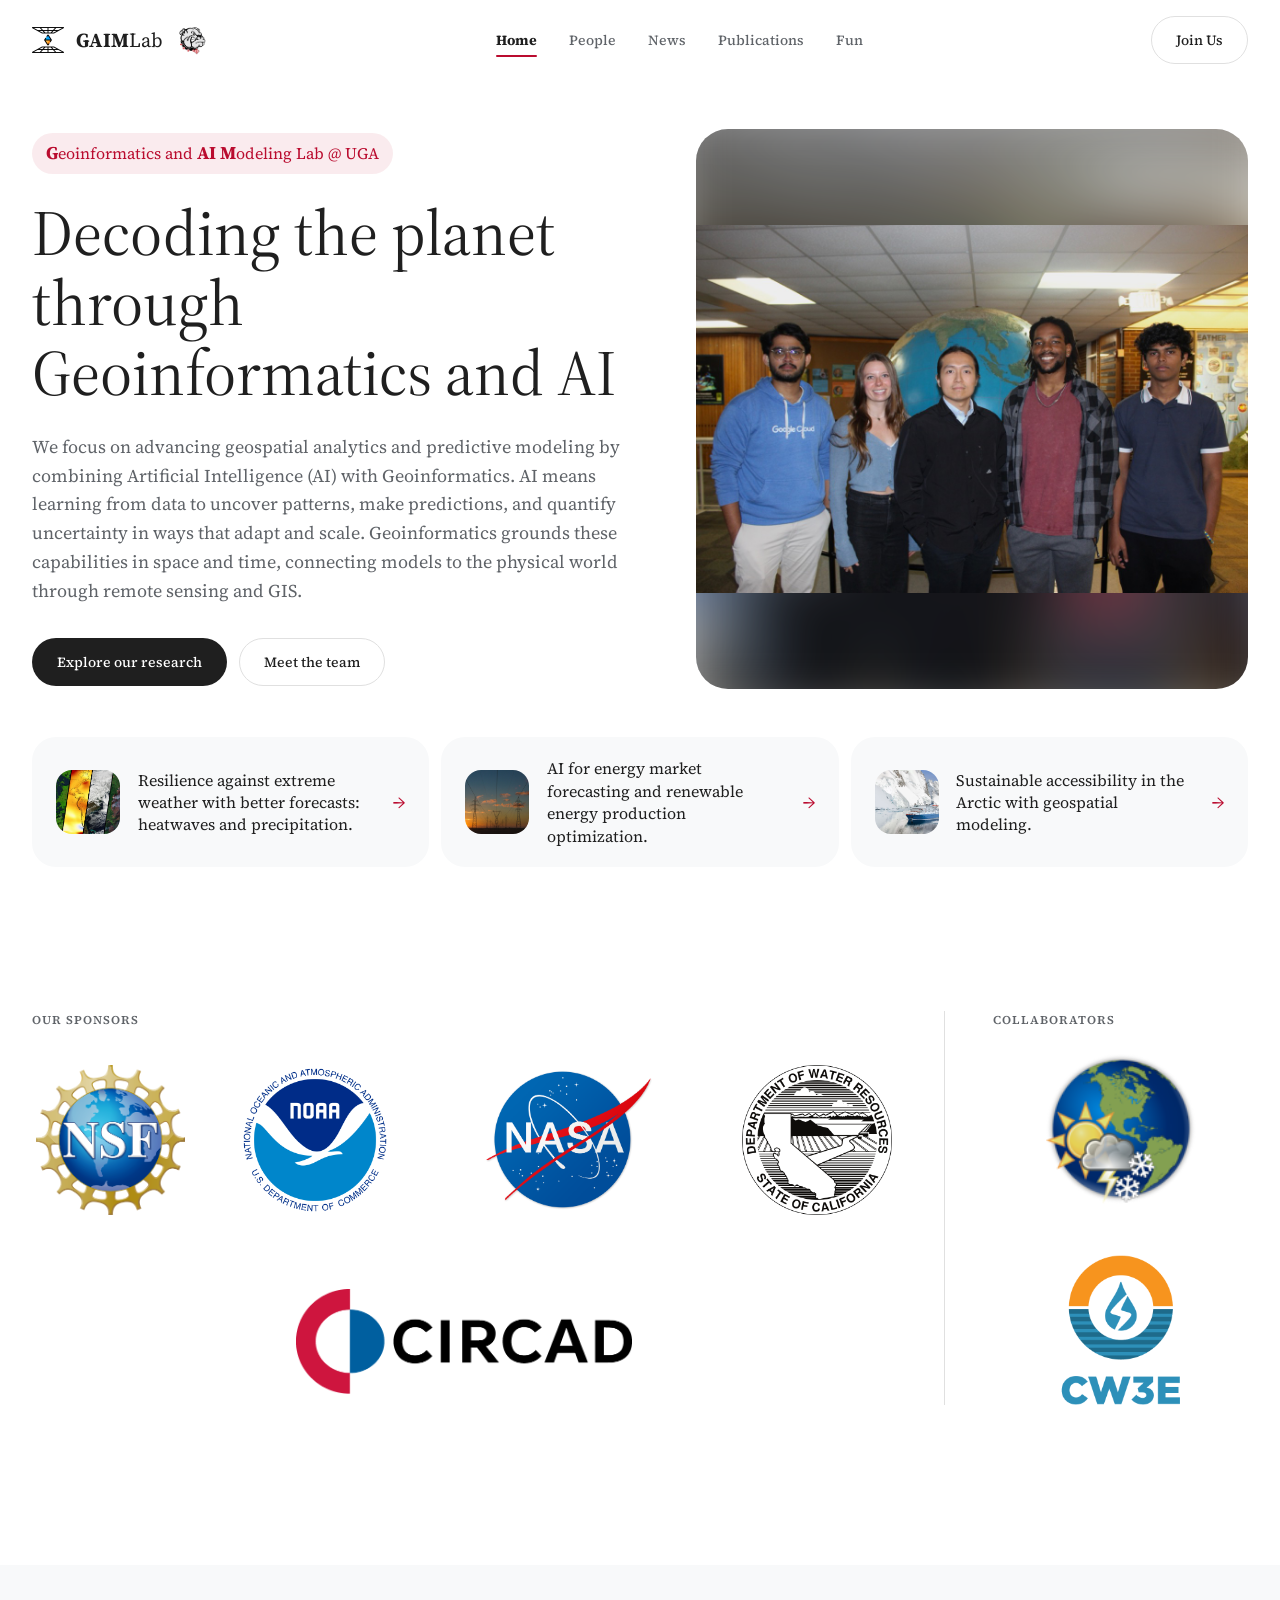
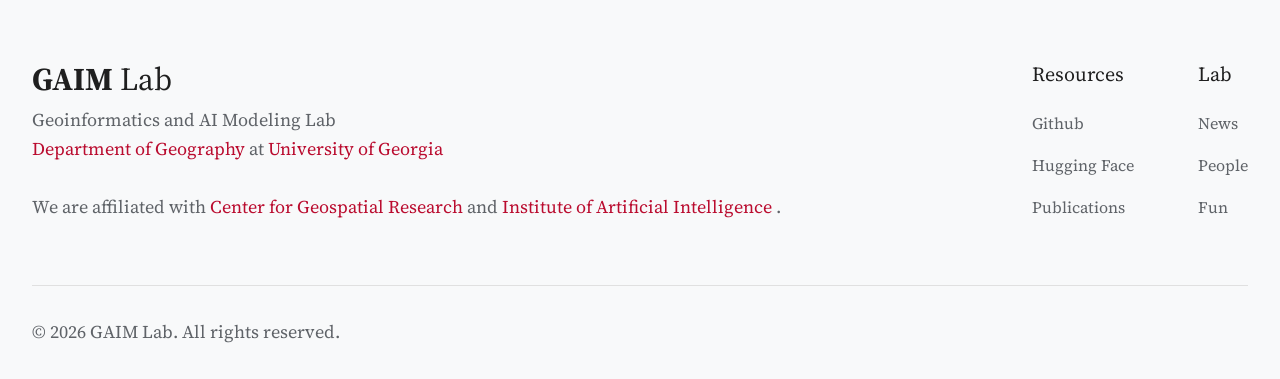
==== commit c04dca95: "fix the index page full spelling of GAIM" ====
--- a/index.html
+++ b/index.html
@@ -22,7 +22,7 @@
         <section class="hero hero-1a">
             <div class="hero-1a-grid">
                 <div class="hero-1a-copy">
-                    <span class="hero-eyebrow">Geoinformatics and AI Modeling Lab · UGA</span>
+                    <span class="hero-eyebrow"><b>G</b>eoinformatics and <b>AI</b> <b>M</b>odeling Lab @ UGA</span>
                     <h1>Decoding the planet through Geoinformatics and AI</h1>
                     <p class="hero-lede">We focus on advancing geospatial analytics and predictive 
                         modeling by combining Artificial Intelligence (AI) with Geoinformatics. AI means 
--- a/css/style.css
+++ b/css/style.css
@@ -286,15 +286,21 @@
 }
 
 .hero-eyebrow {
-    display: inline-flex;
+    /* Not inline-flex: that would collapse the spaces around the <b> initials */
+    display: inline-block;
     padding: 6px 14px;
     border-radius: var(--border-radius-pill);
     background: rgba(186, 12, 47, 0.08);
     color: var(--accent);
-    font-weight: 600;
-    font-size: var(--fs-xs);
-    letter-spacing: 0.07em;
-    text-transform: uppercase;
+    font-weight: 400;
+    font-size: var(--fs-base);
+    letter-spacing: normal;
+}
+
+/* The letters that spell GAIM — carries the acronym without a separate gloss */
+.hero-eyebrow b {
+    font-weight: 700;
+    font-size: var(--fs-md);
 }
 
 .hero-1a h1 {
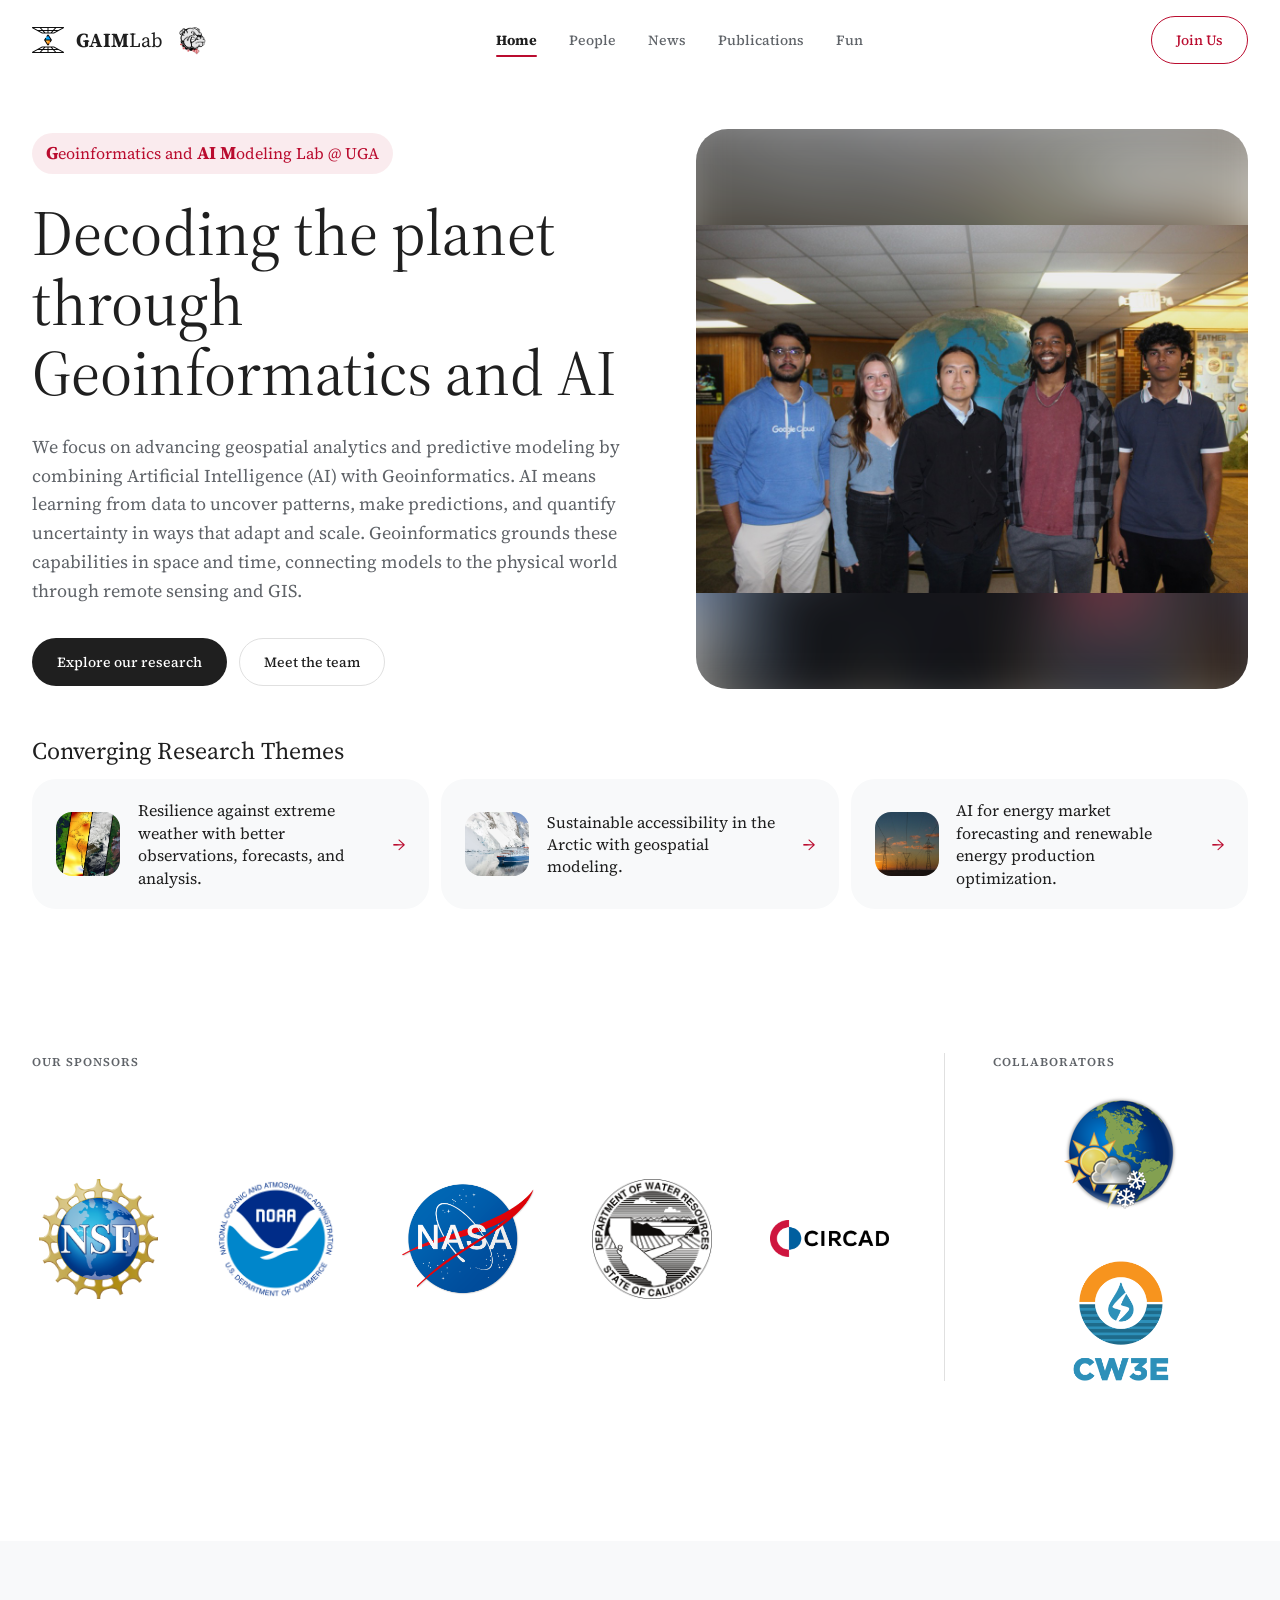
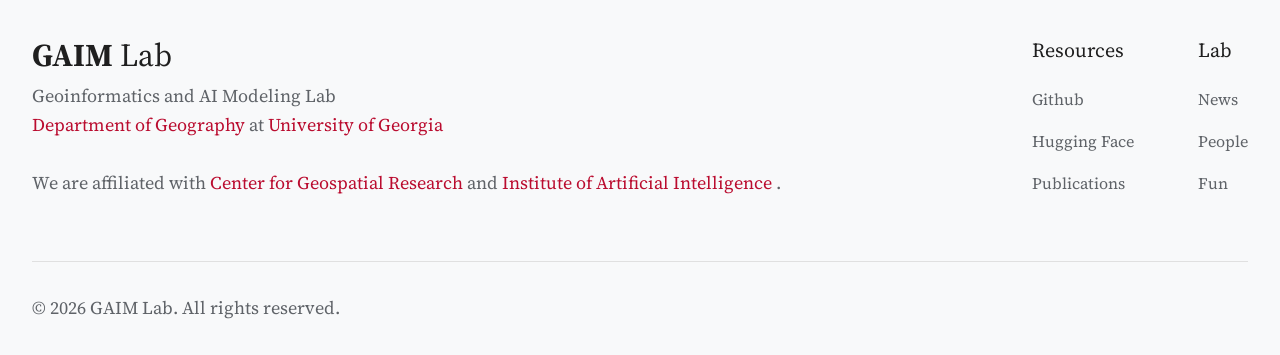
==== commit 41255a71: "adjust size" ====
--- a/index.html
+++ b/index.html
@@ -45,20 +45,21 @@
                     </div>
                 </div>
             </div>
+            <h2 class="research-label">Converging Research Themes</h2>
             <div class="research-row">
                 <a class="research-card" href="https://journals.ametsoc.org/view/journals/mwre/151/6/MWR-D-22-0268.1.xml" target="_blank" rel="noopener">
                     <span class="research-thumb"><img src="assets/research/extreme.jpg" alt=""></span>
-                    <p>Resilience against extreme weather with better forecasts: heatwaves and precipitation.</p>
+                    <p>Resilience against extreme weather with better observations, forecasts, and analysis.</p>
+                    <span class="research-arrow">&rarr;</span>
+                </a>
+                <a class="research-card" href="https://www.tandfonline.com/doi/full/10.1080/19475683.2024.2380678" target="_blank" rel="noopener">
+                    <span class="research-thumb"><img src="assets/research/arctic.jpg" alt=""></span>
+                    <p>Sustainable accessibility in the Arctic with geospatial modeling.</p>
                     <span class="research-arrow">&rarr;</span>
                 </a>
                 <a class="research-card" href="https://www.sciencedirect.com/science/article/pii/S2352340922000361" target="_blank" rel="noopener">
                     <span class="research-thumb"><img src="assets/research/energy.jpg" alt=""></span>
                     <p>AI for energy market forecasting and renewable energy production optimization.</p>
-                    <span class="research-arrow">&rarr;</span>
-                </a>
-                <a class="research-card" href="https://www.tandfonline.com/doi/full/10.1080/19475683.2024.2380678" target="_blank" rel="noopener">
-                    <span class="research-thumb"><img src="assets/research/arctic.jpg" alt=""></span>
-                    <p>Sustainable accessibility in the Arctic with geospatial modeling.</p>
                     <span class="research-arrow">&rarr;</span>
                 </a>
             </div>
--- a/css/style.css
+++ b/css/style.css
@@ -159,6 +159,16 @@
     .nav-mascot {
         transition: none;
     }
+}
+
+/* Nav CTA in the theme red — the one action we most want visitors to take */
+.nav-right .btn-outline {
+    border-color: var(--accent);
+    color: var(--accent);
+}
+
+.nav-right .btn-outline:hover {
+    background-color: rgba(186, 12, 47, 0.08);
 }
 
 .nav-center {
@@ -319,8 +329,15 @@
 
 .hero-actions {
     display: flex;
+    flex-wrap: wrap;
     gap: 0.75rem;
     margin-top: 0.5rem;
+}
+
+/* Shrinking a button sizes its box before the text wraps, leaving dead space
+   inside. Let the row wrap instead so each button keeps its content width. */
+.hero-actions .btn {
+    flex-shrink: 0;
 }
 
 .hero-media {
@@ -420,11 +437,25 @@
     color: var(--text-primary);
 }
 
+/* A real section heading — sits a step below the hero h1, not a small label */
+.research-label {
+    display: block;
+    margin-top: 3rem;
+    font-size: var(--fs-xl);
+    font-weight: 400;
+    color: var(--text-primary);
+}
+
 .research-row {
     display: grid;
     grid-template-columns: repeat(3, 1fr);
     gap: 0.75rem;
     margin-top: 3rem;
+}
+
+/* The label already provides the gap from the hero above */
+.research-label + .research-row {
+    margin-top: 0.9rem;
 }
 
 .research-card {
@@ -549,16 +580,22 @@
     justify-content: center;
 }
 
+/* Logos are bounded by a landscape box, not a square: the width cap is ~1.4x the
+   height cap, so a logo up to 1.4:1 still renders at full height. Only wider
+   marks get held back by width — which is what keeps them from dominating. */
 .partner-tile img {
-    height: clamp(80px, 14vw, 150px);
+    max-height: clamp(80px, 14vw, 120px);
+    max-width: clamp(150px, 31vw, 170px);
+    height: auto;
     width: auto;
     object-fit: contain;
     display: block;
 }
 
-/* Modifier for logos that read too large at the default size */
+/* Modifier for logos that still read too large at the default bounds */
 .partner-tile.partner-tile-sm img {
-    height: clamp(60px, 10vw, 105px);
+    max-height: clamp(60px, 10vw, 84px);
+    max-width: clamp(105px, 22vw, 119px);
 }
 
 @media (max-width: 768px) {
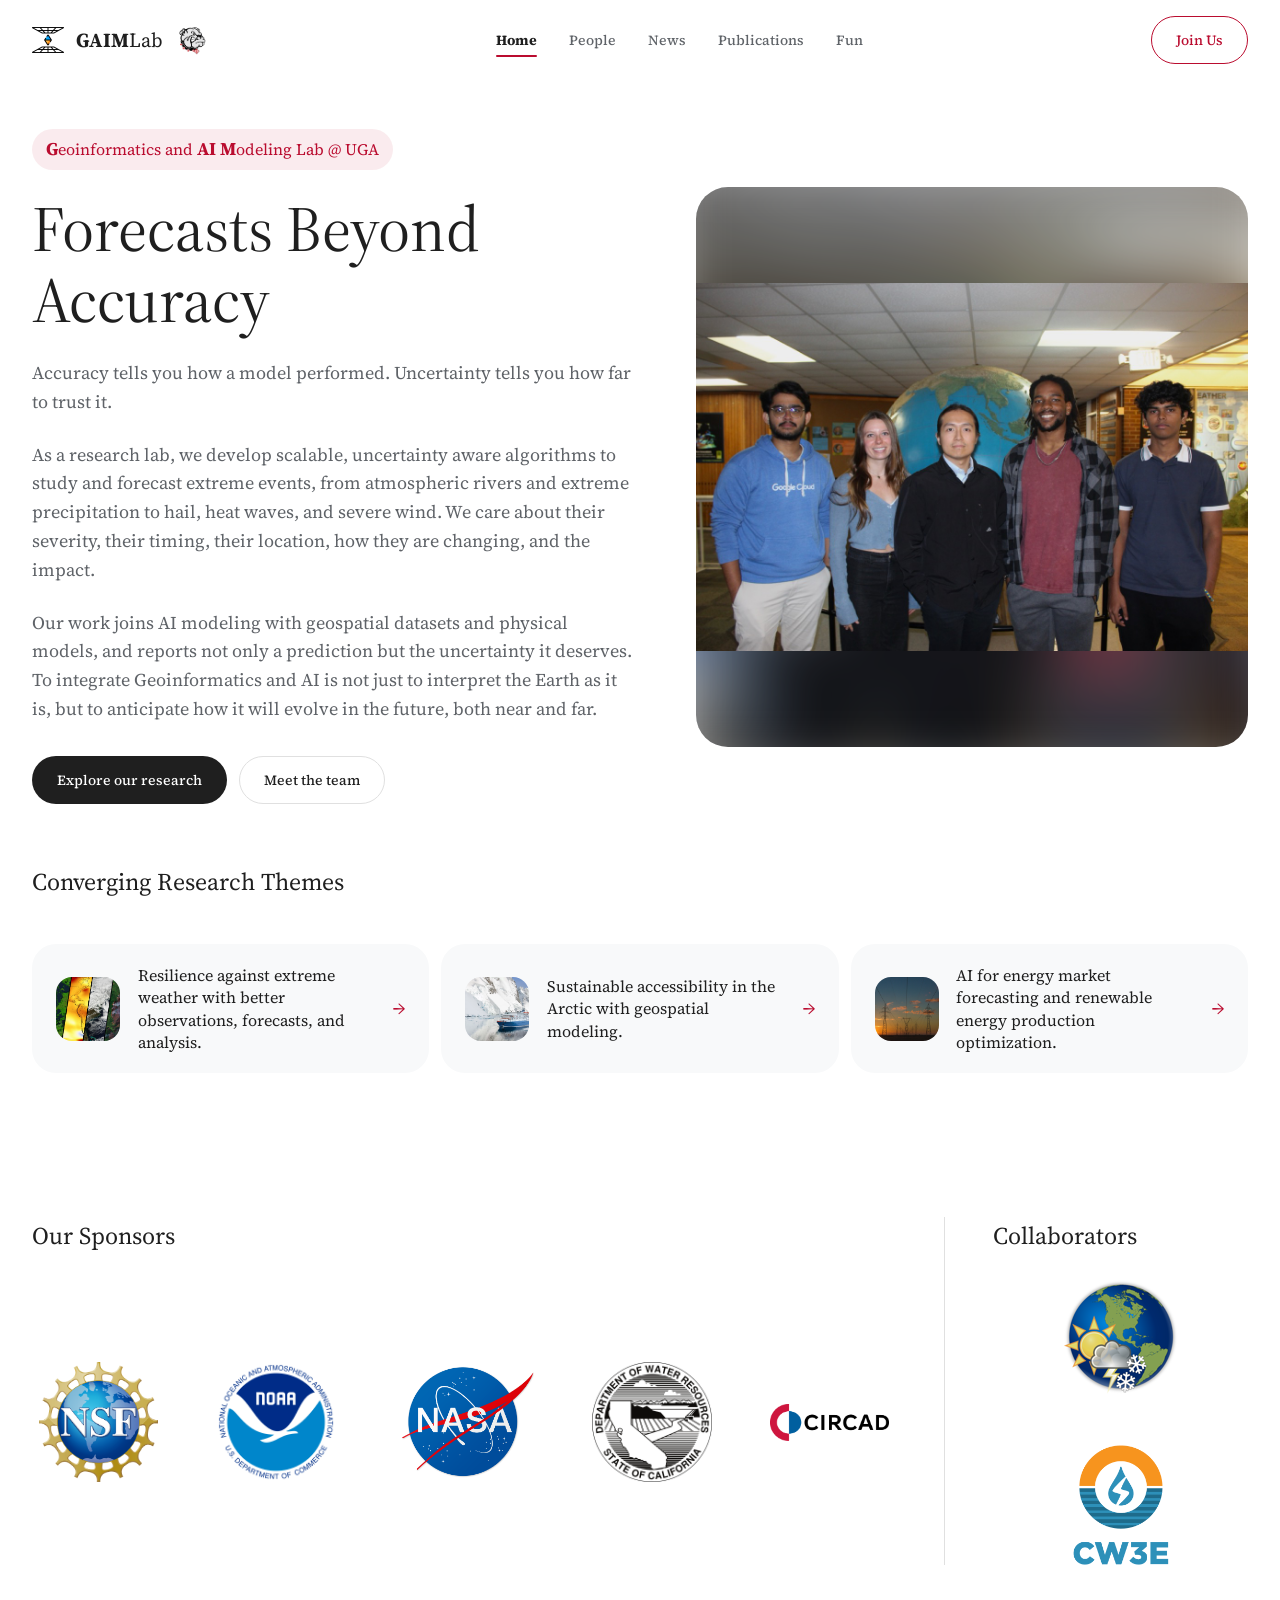
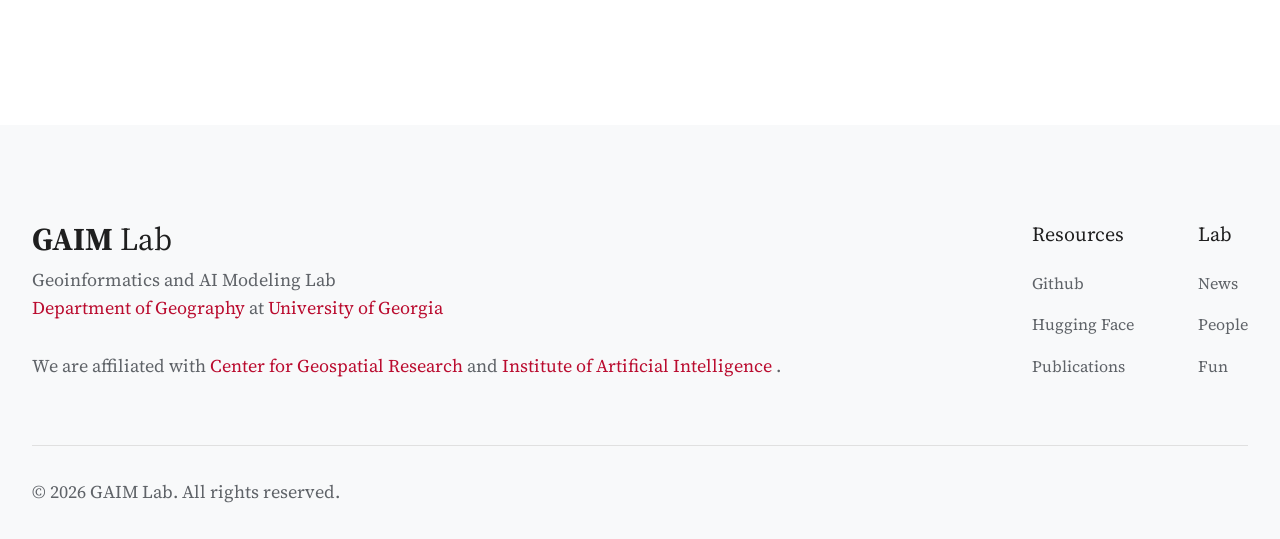
==== commit 74c03e7c: "front page word changes" ====
--- a/index.html
+++ b/index.html
@@ -23,12 +23,18 @@
             <div class="hero-1a-grid">
                 <div class="hero-1a-copy">
                     <span class="hero-eyebrow"><b>G</b>eoinformatics and <b>AI</b> <b>M</b>odeling Lab @ UGA</span>
-                    <h1>Decoding the planet through Geoinformatics and AI</h1>
-                    <p class="hero-lede">We focus on advancing geospatial analytics and predictive 
-                        modeling by combining Artificial Intelligence (AI) with Geoinformatics. AI means 
-                        learning from data to uncover patterns, make predictions, and quantify uncertainty 
-                        in ways that adapt and scale. Geoinformatics grounds these capabilities in space and time, 
-                        connecting models to the physical world through remote sensing and GIS.</p>
+                    <h1>Forecasts Beyond Accuracy</h1>
+                    <p class="hero-lede">Accuracy tells you how a model performed. Uncertainty tells you
+                        how far to trust it. </p>
+                    <p class="hero-lede">As a research lab, we develop scalable, uncertainty aware
+                        algorithms to study and forecast extreme events, from atmospheric rivers and
+                        extreme precipitation to hail, heat waves, and severe wind. We care about
+                        their severity, their timing, their location, how they are changing, and the
+                        impact.</p>
+                    <p class="hero-lede">Our work joins AI modeling with geospatial datasets and physical
+                        models, and reports not only a prediction but the uncertainty it deserves. To
+                        integrate Geoinformatics and AI is not just to interpret the Earth as it is, but
+                        to anticipate how it will evolve in the future, both near and far.</p>
                     <div class="hero-actions">
                         <a href="/publications/" class="btn btn-primary">Explore our research</a>
                         <a href="/people/" class="btn btn-outline">Meet the team</a>
--- a/css/style.css
+++ b/css/style.css
@@ -437,13 +437,20 @@
     color: var(--text-primary);
 }
 
-/* A real section heading — sits a step below the hero h1, not a small label */
-.research-label {
+/* Section headings — a step below the hero h1, not small uppercase labels */
+.research-label,
+.partners-label {
     display: block;
-    margin-top: 3rem;
     font-size: var(--fs-xl);
     font-weight: 400;
     color: var(--text-primary);
+}
+
+/* Explicit because the hero copy is now taller than the photo, so the centered
+   grid no longer leaves slack under the buttons. The partners labels don't need
+   this — .partners-block is a flex column with its own gap. */
+.research-label {
+    margin-top: 4rem;
 }
 
 .research-row {
@@ -451,11 +458,6 @@
     grid-template-columns: repeat(3, 1fr);
     gap: 0.75rem;
     margin-top: 3rem;
-}
-
-/* The label already provides the gap from the hero above */
-.research-label + .research-row {
-    margin-top: 0.9rem;
 }
 
 .research-card {
@@ -550,13 +552,6 @@
     border-left: 1px solid var(--border-color);
 }
 
-.partners-label {
-    font-size: var(--fs-xs);
-    font-weight: 600;
-    letter-spacing: 0.08em;
-    text-transform: uppercase;
-    color: var(--text-secondary);
-}
 
 .partners-logos {
     display: flex;
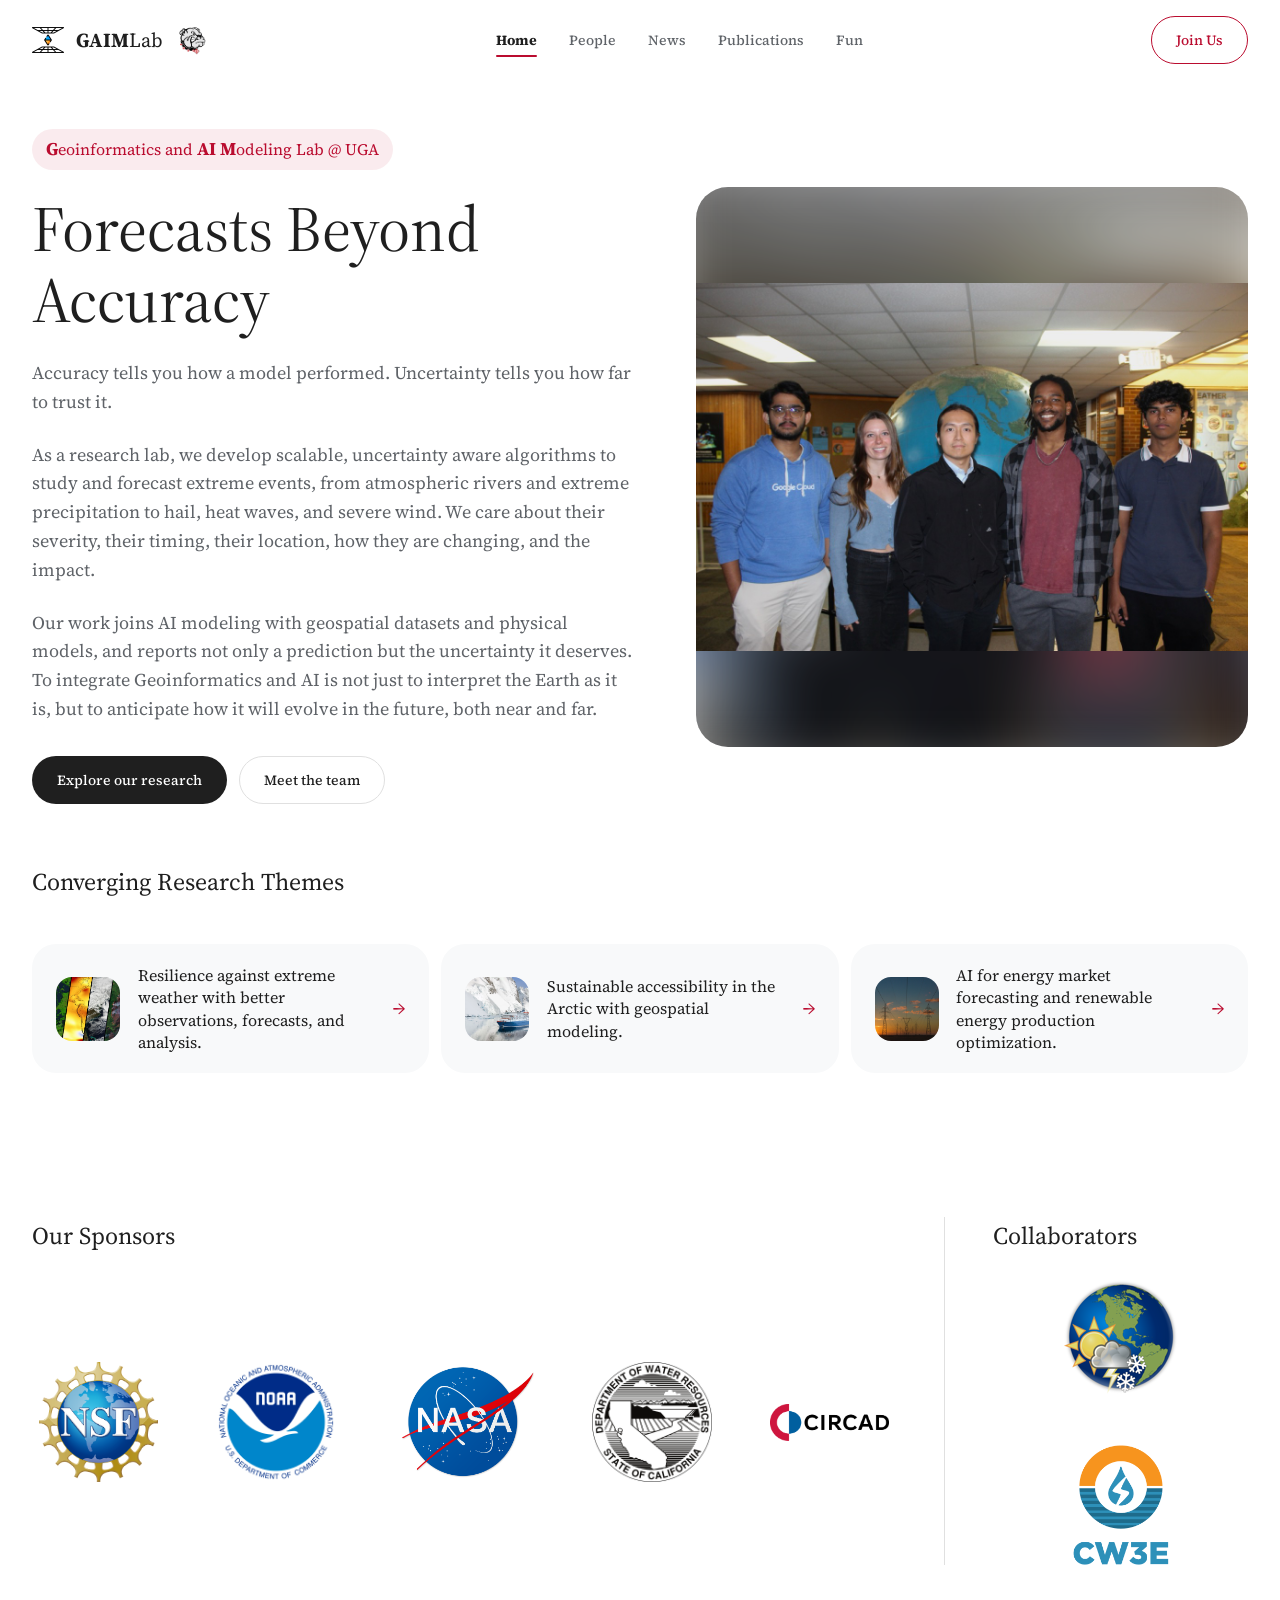
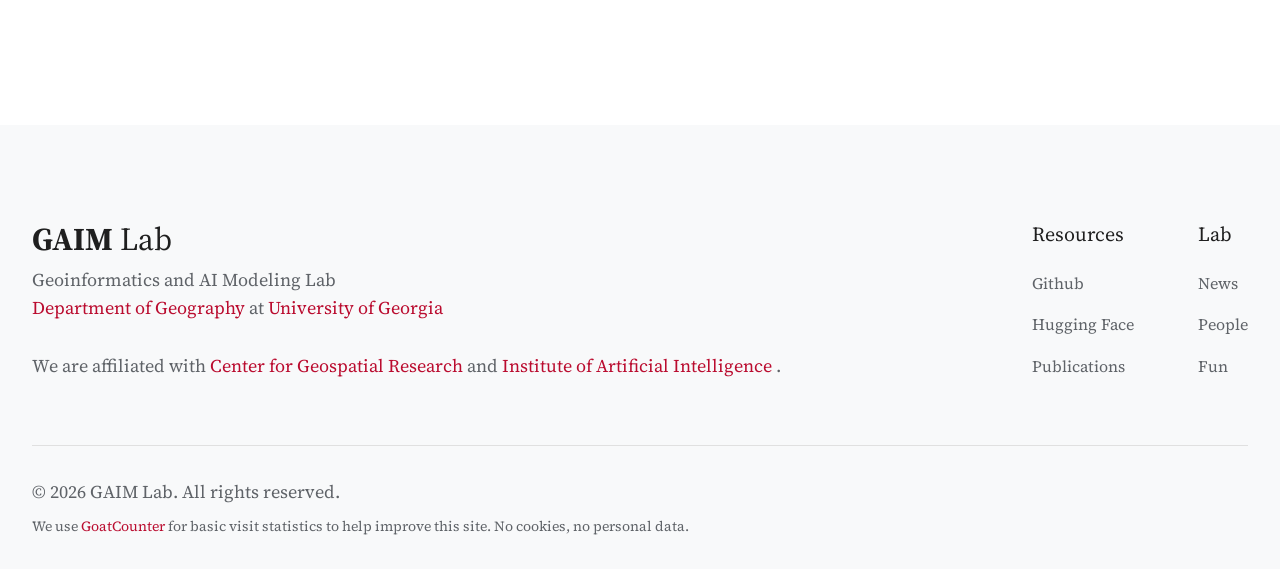
==== commit 8cbd95f8: "add visit statistics" ====
--- a/index.html
+++ b/index.html
@@ -10,6 +10,9 @@
     <link href="https://fonts.googleapis.com/css2?family=Source+Serif+4:opsz,wght@8..60,400..700&display=swap" rel="stylesheet">
     <link rel="stylesheet" href="css/style.css">
     <link rel="icon" type="image/png" href="assets/lab_logo.png">
+    <!-- Privacy-friendly analytics: no cookies, no stored IPs. Disclosed in footer.html. -->
+    <script data-goatcounter="https://uga-gaim.goatcounter.com/count"
+            async src="//gc.zgo.at/count.js"></script>
 </head>
 
 <body>
@@ -41,8 +44,6 @@
                     </div>
                 </div>
                 <div class="hero-media" id="hero-media">
-                    <!-- Mirrors the markup renderHeroSlides() builds, so the placeholder
-                         and the loaded slides render identically (no cropped flash). -->
                     <div class="hero-slides">
                         <div class="hero-slide">
                             <img class="hero-slide-bg" src="assets/people/lab_202510.jpeg" alt="" aria-hidden="true">
--- a/css/style.css
+++ b/css/style.css
@@ -698,6 +698,18 @@
     font-size: var(--fs-sm);
 }
 
+/* Set smaller than the copyright line above it: disclosure, not a message.
+   Needs its own size because the global `p` rule forces --fs-md here. */
+.footer-note {
+    margin-top: 0.5rem;
+    font-size: var(--fs-sm);
+    max-width: 14000ch;
+}
+
+.footer-note a {
+    color: var(--accent);
+}
+
 .people-section {
     padding: 6rem 2rem;
     max-width: 1200px;
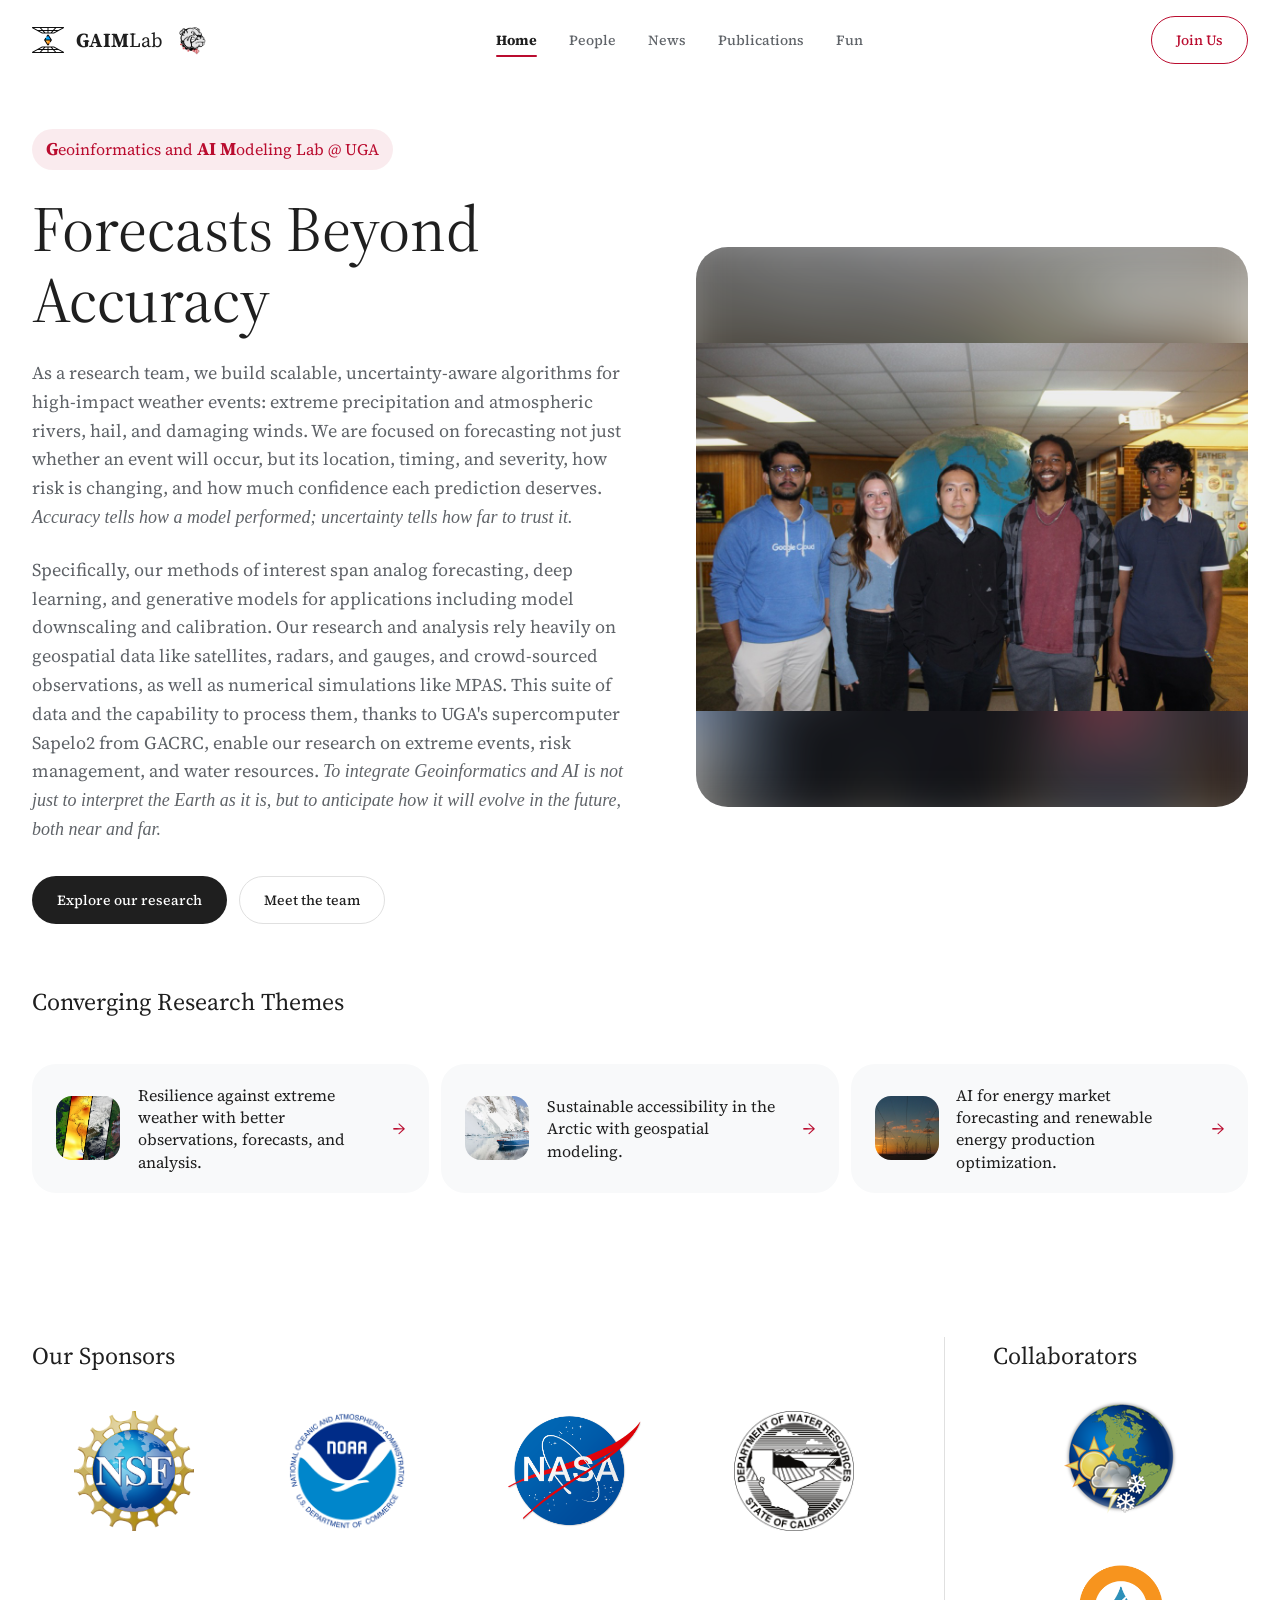
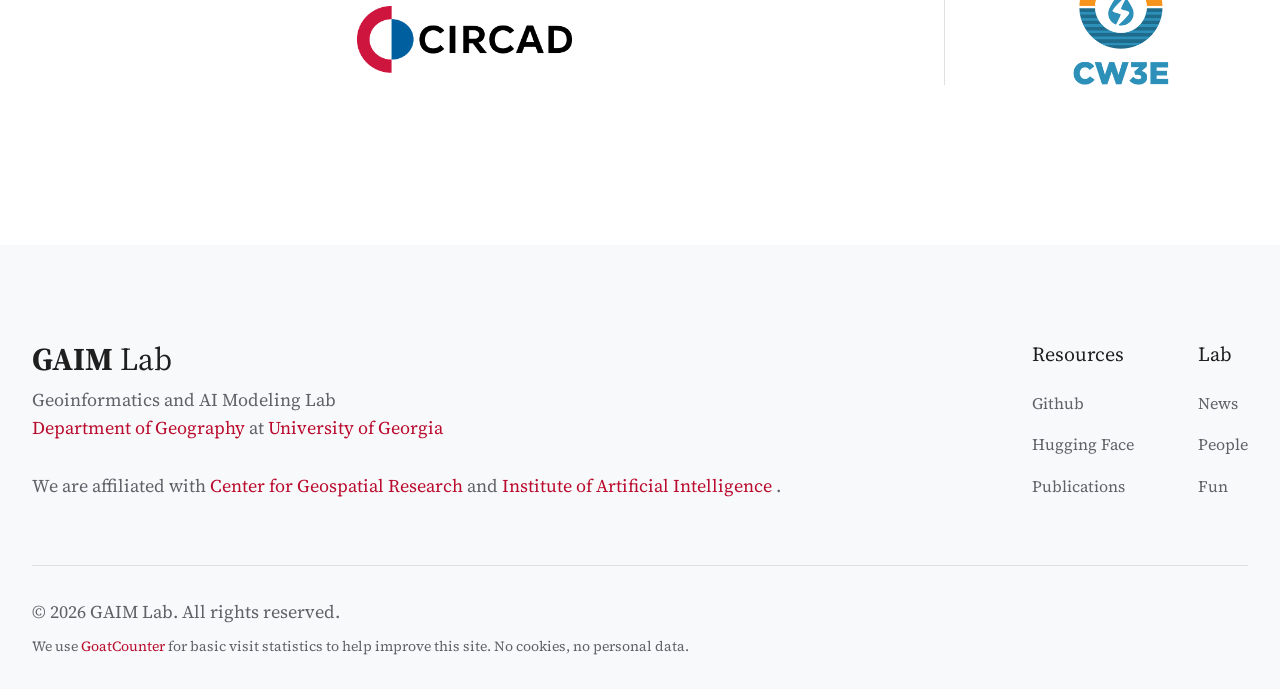
==== commit 811fe28f: "update index page" ====
--- a/index.html
+++ b/index.html
@@ -27,17 +27,23 @@
                 <div class="hero-1a-copy">
                     <span class="hero-eyebrow"><b>G</b>eoinformatics and <b>AI</b> <b>M</b>odeling Lab @ UGA</span>
                     <h1>Forecasts Beyond Accuracy</h1>
-                    <p class="hero-lede">Accuracy tells you how a model performed. Uncertainty tells you
-                        how far to trust it. </p>
-                    <p class="hero-lede">As a research lab, we develop scalable, uncertainty aware
-                        algorithms to study and forecast extreme events, from atmospheric rivers and
-                        extreme precipitation to hail, heat waves, and severe wind. We care about
-                        their severity, their timing, their location, how they are changing, and the
-                        impact.</p>
-                    <p class="hero-lede">Our work joins AI modeling with geospatial datasets and physical
-                        models, and reports not only a prediction but the uncertainty it deserves. To
-                        integrate Geoinformatics and AI is not just to interpret the Earth as it is, but
-                        to anticipate how it will evolve in the future, both near and far.</p>
+                    <p class="hero-lede">As a research team, we build scalable, uncertainty-aware
+                        algorithms for high-impact weather events: extreme precipitation and
+                        atmospheric rivers, hail, and damaging winds. We are focused on forecasting
+                        not just whether an event will occur, but its location, timing, and severity,
+                        how risk is changing, and how much confidence each prediction deserves.
+                        <em class="hero-lede-em">Accuracy tells how a model performed; uncertainty
+                        tells how far to trust it.</em></p>
+                    <p class="hero-lede">Specifically, our methods of interest span analog forecasting,
+                        deep learning, and generative models for applications including model
+                        downscaling and calibration. Our research and analysis rely heavily on
+                        geospatial data like satellites, radars, and gauges, and crowd-sourced observations,
+                        as well as numerical simulations like MPAS. This suite of data and the
+                        capability to process them, thanks to UGA's supercomputer Sapelo2 from GACRC,
+                        enable our research on extreme events, risk management, and water resources.
+                        <em class="hero-lede-em">To integrate Geoinformatics and AI is not just to
+                        interpret the Earth as it is, but to anticipate how it will evolve in the
+                        future, both near and far.</em></p>
                     <div class="hero-actions">
                         <a href="/publications/" class="btn btn-primary">Explore our research</a>
                         <a href="/people/" class="btn btn-outline">Meet the team</a>
--- a/css/style.css
+++ b/css/style.css
@@ -327,6 +327,16 @@
     color: var(--text-secondary);
 }
 
+/* Closing thought of the lede — warms to the theme red on hover */
+.hero-lede-em {
+    font-style: italic;
+    transition: color 0.2s ease;
+}
+
+.hero-lede-em:hover {
+    color: var(--accent);
+}
+
 .hero-actions {
     display: flex;
     flex-wrap: wrap;
@@ -575,9 +585,6 @@
     justify-content: center;
 }
 
-/* Logos are bounded by a landscape box, not a square: the width cap is ~1.4x the
-   height cap, so a logo up to 1.4:1 still renders at full height. Only wider
-   marks get held back by width — which is what keeps them from dominating. */
 .partner-tile img {
     max-height: clamp(80px, 14vw, 120px);
     max-width: clamp(150px, 31vw, 170px);
@@ -587,10 +594,9 @@
     display: block;
 }
 
-/* Modifier for logos that still read too large at the default bounds */
 .partner-tile.partner-tile-sm img {
-    max-height: clamp(60px, 10vw, 84px);
-    max-width: clamp(105px, 22vw, 119px);
+    max-height: clamp(40px, 9vw, 70px);
+    max-width: clamp(110px, 30vw, 215px);
 }
 
 @media (max-width: 768px) {
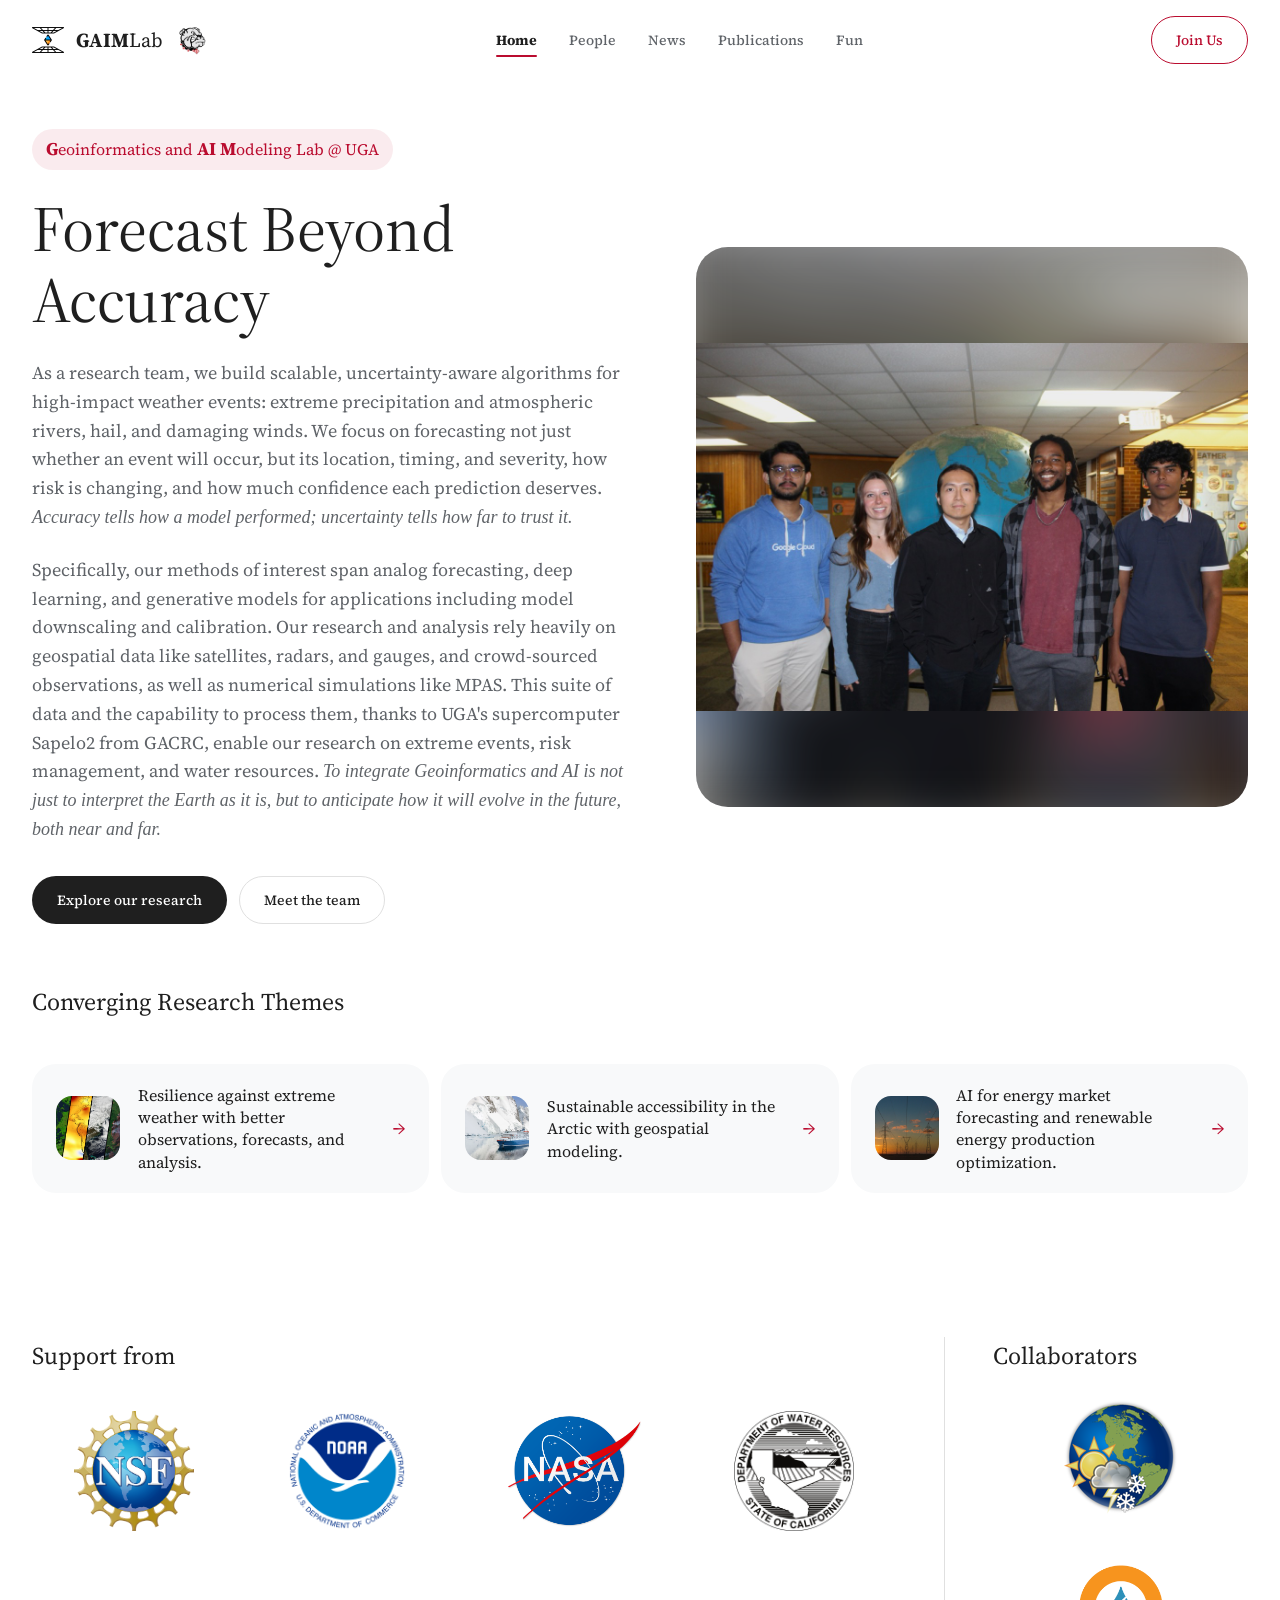
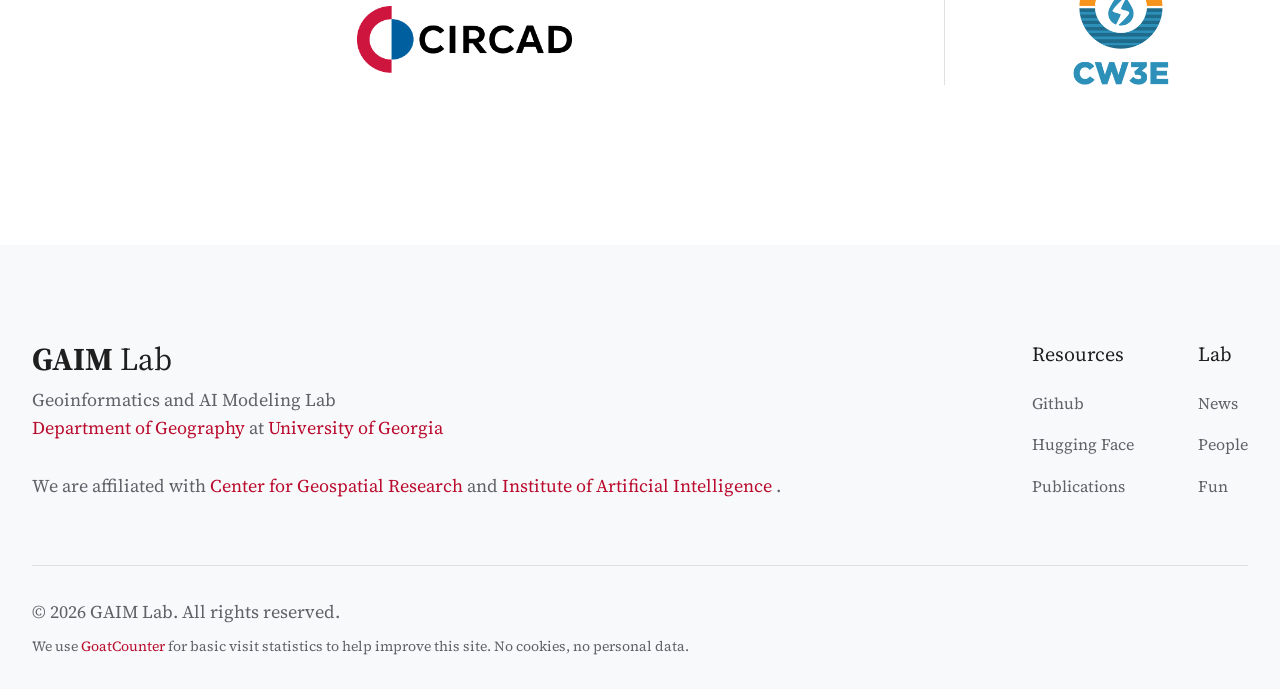
==== commit 1cc21a31: "update texts" ====
--- a/index.html
+++ b/index.html
@@ -26,10 +26,10 @@
             <div class="hero-1a-grid">
                 <div class="hero-1a-copy">
                     <span class="hero-eyebrow"><b>G</b>eoinformatics and <b>AI</b> <b>M</b>odeling Lab @ UGA</span>
-                    <h1>Forecasts Beyond Accuracy</h1>
+                    <h1>Forecast Beyond Accuracy</h1>
                     <p class="hero-lede">As a research team, we build scalable, uncertainty-aware
                         algorithms for high-impact weather events: extreme precipitation and
-                        atmospheric rivers, hail, and damaging winds. We are focused on forecasting
+                        atmospheric rivers, hail, and damaging winds. We focus on forecasting
                         not just whether an event will occur, but its location, timing, and severity,
                         how risk is changing, and how much confidence each prediction deserves.
                         <em class="hero-lede-em">Accuracy tells how a model performed; uncertainty
@@ -81,7 +81,7 @@
         <section class="partners">
             <div class="partners-layout">
                 <div class="partners-block partners-sponsors">
-                    <span class="partners-label">Our Sponsors</span>
+                    <span class="partners-label">Support from</span>
                     <div class="partners-logos sponsors-logos">
                         <div class="partner-tile"><img src="assets/sponsors/NSF.png" alt="NSF"></div>
                         <div class="partner-tile"><img src="assets/sponsors/NOAA.png" alt="NOAA"></div>
